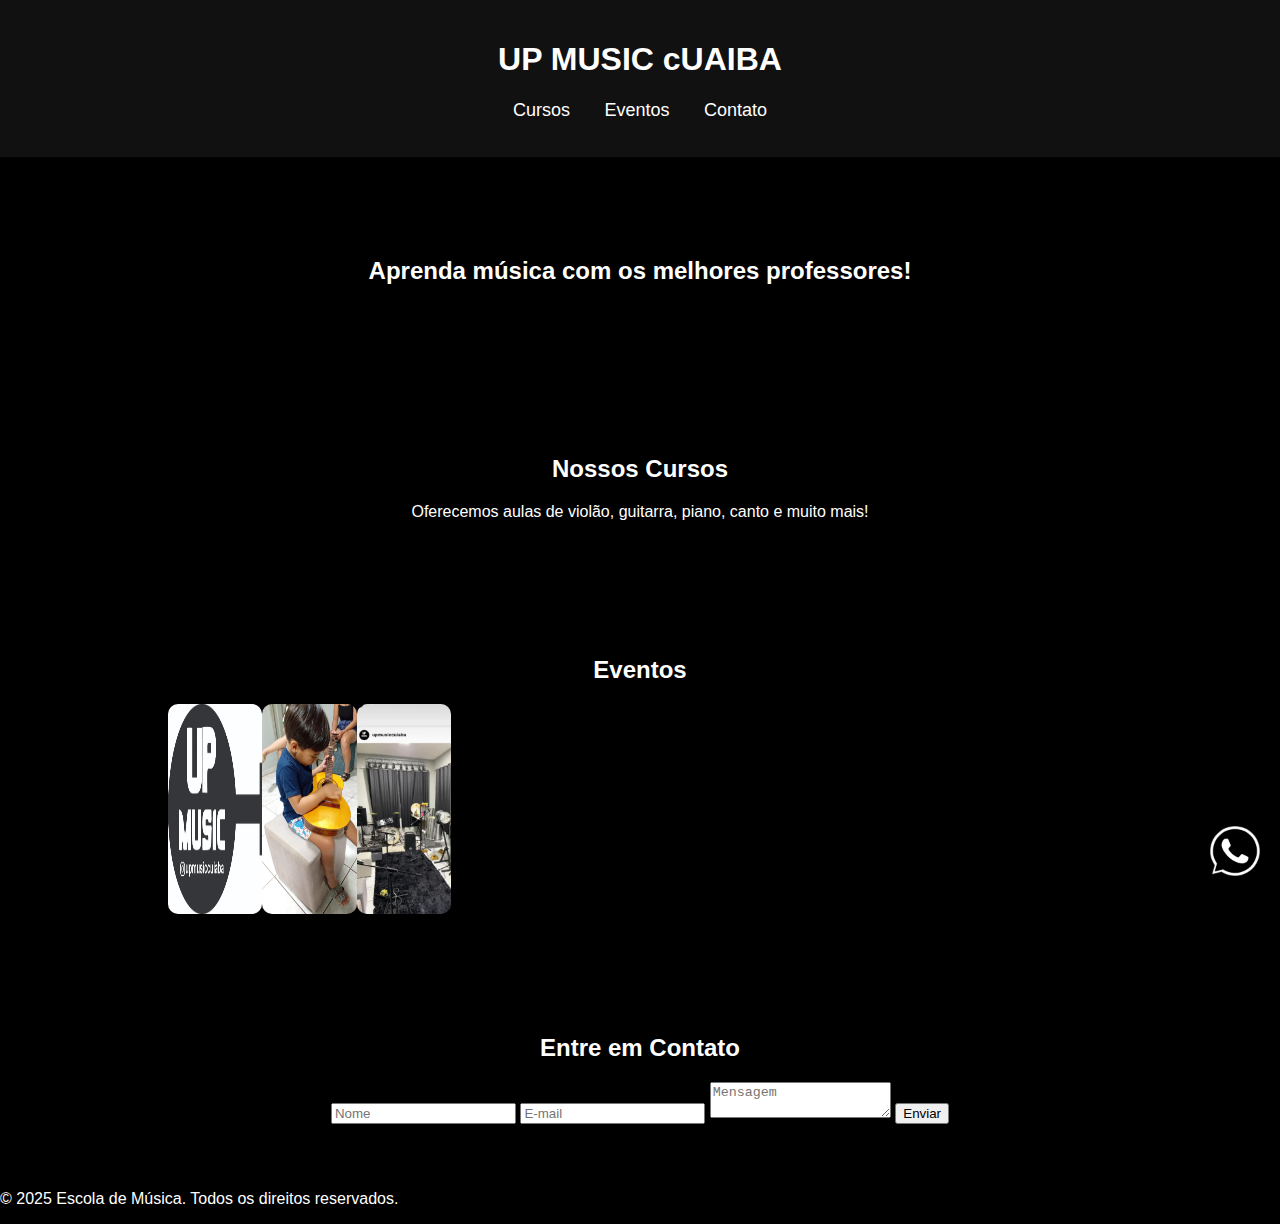
==== UpMusicCBA/index.html @ f96c05ef "comeco" ====
<!DOCTYPE html>
<html lang="pt-BR">
<head>
    <meta charset="UTF-8">
    <meta name="viewport" content="width=device-width, initial-scale=1.0">
    <title>Escola de Música</title>
    <link rel="stylesheet" href="css/styles.css">
    <script defer src="js/script.js"></script>
</head>
<body>
    <header>
        <h1>UP MUSIC cUAIBA</h1>
        <nav>
            <ul>
                <li><a href="#cursos">Cursos</a></li>
                <li><a href="#eventos">Eventos</a></li>
                <li><a href="#contato">Contato</a></li>
            </ul>
        </nav>
    </header>
    
    <section id="banner">
        <h2>Aprenda música com os melhores professores!</h2>
    </section>
    
    <section id="cursos">
        <h2>Nossos Cursos</h2>
        <p>Oferecemos aulas de violão, guitarra, piano, canto e muito mais!</p>
    </section>
    
    <section id="eventos">
        <h2>Eventos</h2>
        <div class="carrossel-container">
            <div class="carrossel">
                <img src="imagens/logo.jpg" alt="Evento 1">
                <img src="imagens/meninot.jpg" alt="Evento 2">
                <img src="imagens/Imagem do WhatsApp de 2025-04-02 à(s) 14.58.37_5d662f38.jpg" alt="Evento 3">
            </div>
        </div>
    </section>
    
    <section id="contato">
        <h2>Entre em Contato</h2>
        <form>
            <input type="text" placeholder="Nome" required>
            <input type="email" placeholder="E-mail" required>
            <textarea placeholder="Mensagem" required></textarea>
            <button type="submit">Enviar</button>
        </form>
    </section>
    
    <a href="https://wa.me/seu-numero" class="whatsapp-button" target="_blank">
        <img src="imagens/whatsapp-d.png" alt="WhatsApp">
    </a>
    
    <footer>
        <p>&copy; 2025 Escola de Música. Todos os direitos reservados.</p>
    </footer>
    
    </body>
</html>
---- UpMusicCBA/css/styles.css ----
body {
    background-color: #000;
    color: #fff;
    font-family: Arial, sans-serif;
    margin: 0;
    padding: 0;
}

header {
    background-color: #111;
    padding: 20px;
    text-align: center;
}

nav ul {
    list-style: none;
    padding: 0;
}

nav ul li {
    display: inline;
    margin: 0 15px;
}

nav ul li a {
    color: #fff;
    text-decoration: none;
    font-size: 18px;
}

section {
    padding: 50px;
    text-align: center;
}

#banner {
    background: url('banner.jpg') no-repeat center center/cover;
    padding: 80px 20px;
}

.carrossel-container {
    width: 80%;
    margin: auto;
    overflow: hidden;
    position: relative;
}

.carrossel {
    display: flex;
    transition: transform 0.5s ease-in-out;
}

.carrossel img {
    width: 10%;
    border-radius: 10px;
}

.whatsapp-button {
    position: fixed;
    bottom: 20px;
    right: 20px;
}

.whatsapp-button img {
    width: 50px;
    height: 50px;
}
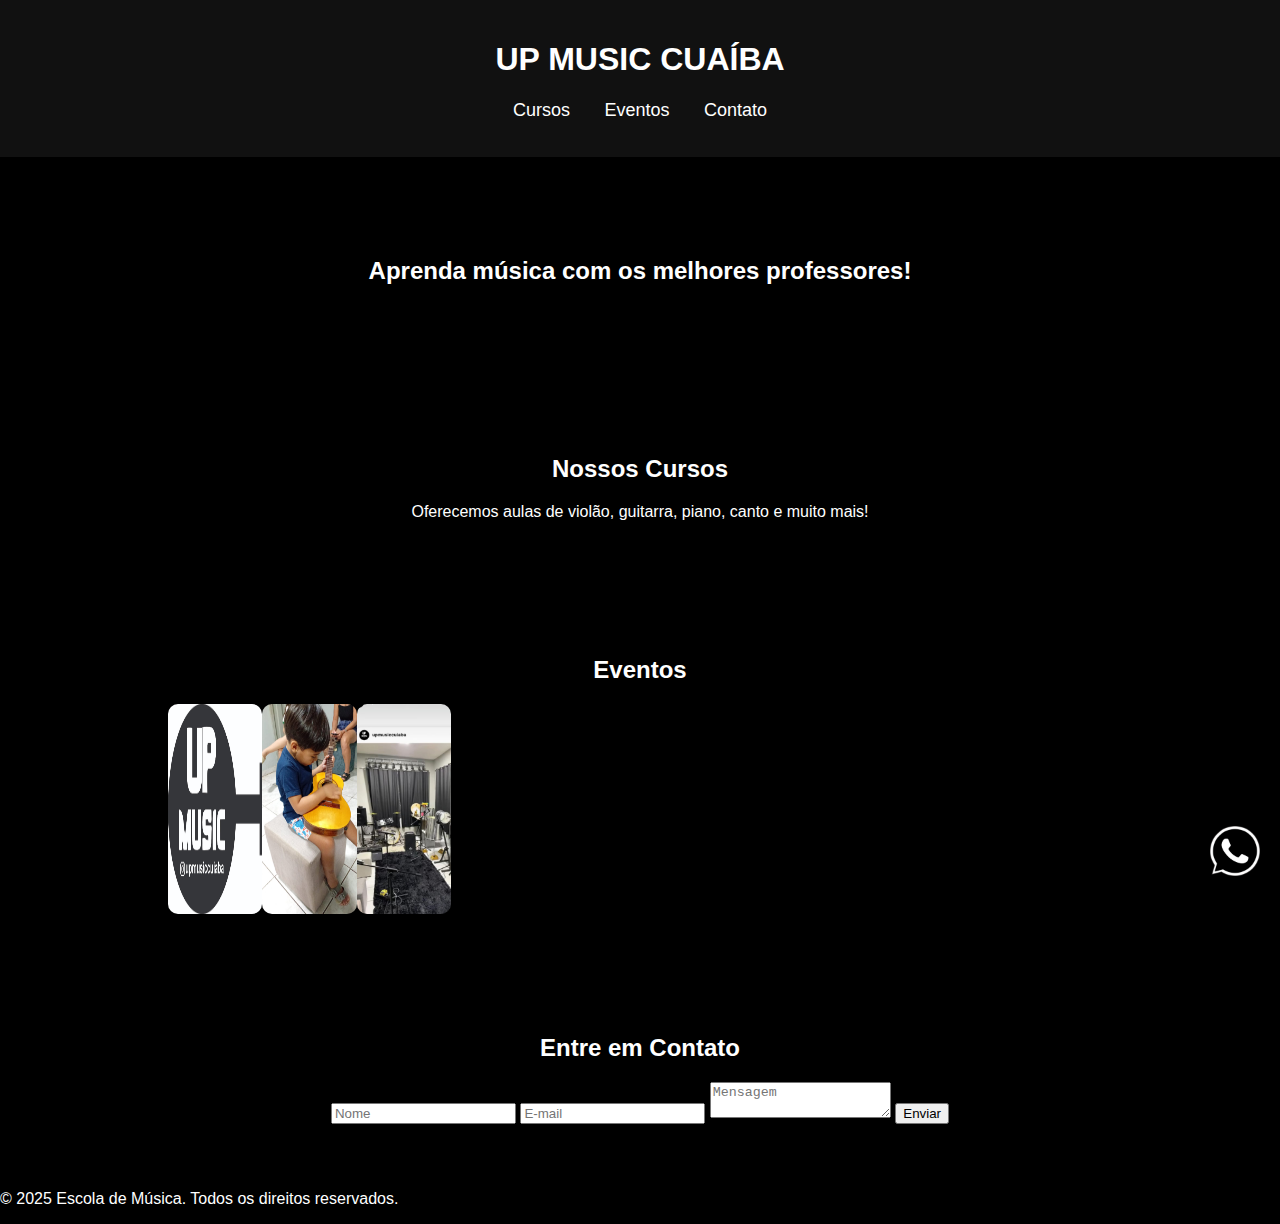
==== commit e738083d: "i" ====
--- a/UpMusicCBA/index.html
+++ b/UpMusicCBA/index.html
@@ -9,7 +9,7 @@
 </head>
 <body>
     <header>
-        <h1>UP MUSIC cUAIBA</h1>
+        <h1>UP MUSIC CUAÍBA</h1>
         <nav>
             <ul>
                 <li><a href="#cursos">Cursos</a></li>
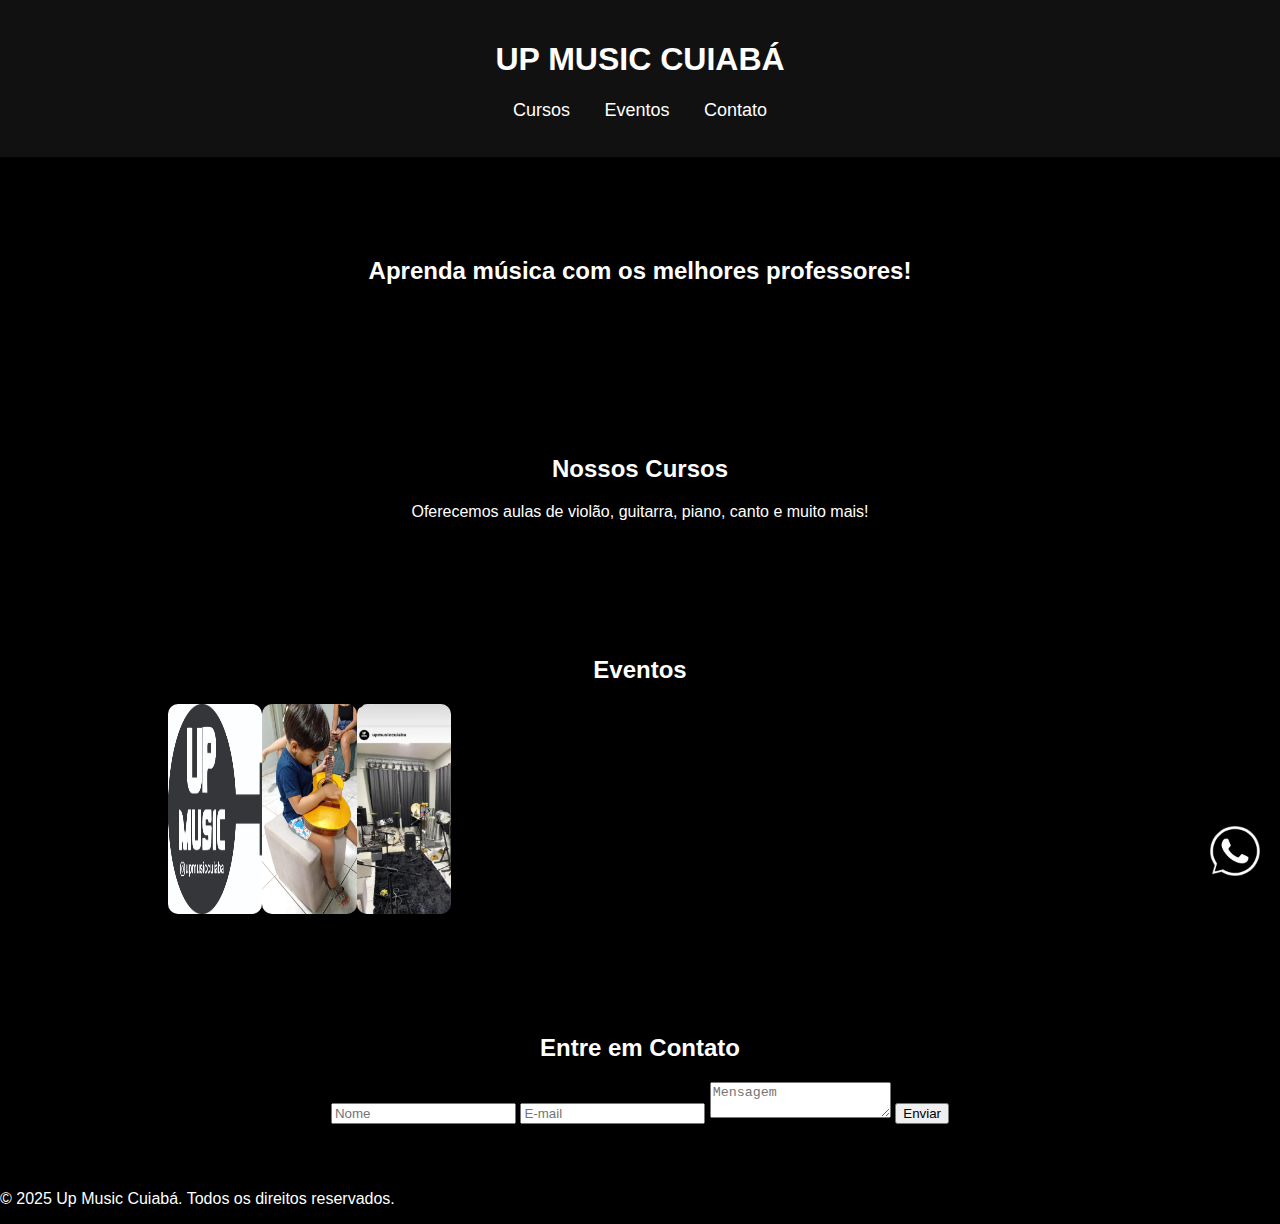
==== commit 93966364: "LINKWHATS" ====
--- a/UpMusicCBA/index.html
+++ b/UpMusicCBA/index.html
@@ -9,7 +9,7 @@
 </head>
 <body>
     <header>
-        <h1>UP MUSIC CUAÍBA</h1>
+        <h1>UP MUSIC CUIABÁ</h1>
         <nav>
             <ul>
                 <li><a href="#cursos">Cursos</a></li>
@@ -49,12 +49,12 @@
         </form>
     </section>
     
-    <a href="https://wa.me/seu-numero" class="whatsapp-button" target="_blank">
+    <a href="https://wa.me/65993001211" class="whatsapp-button" target="_blank">
         <img src="imagens/whatsapp-d.png" alt="WhatsApp">
     </a>
     
     <footer>
-        <p>&copy; 2025 Escola de Música. Todos os direitos reservados.</p>
+        <p>&copy; 2025 Up Music Cuiabá. Todos os direitos reservados.</p>
     </footer>
     
     </body>
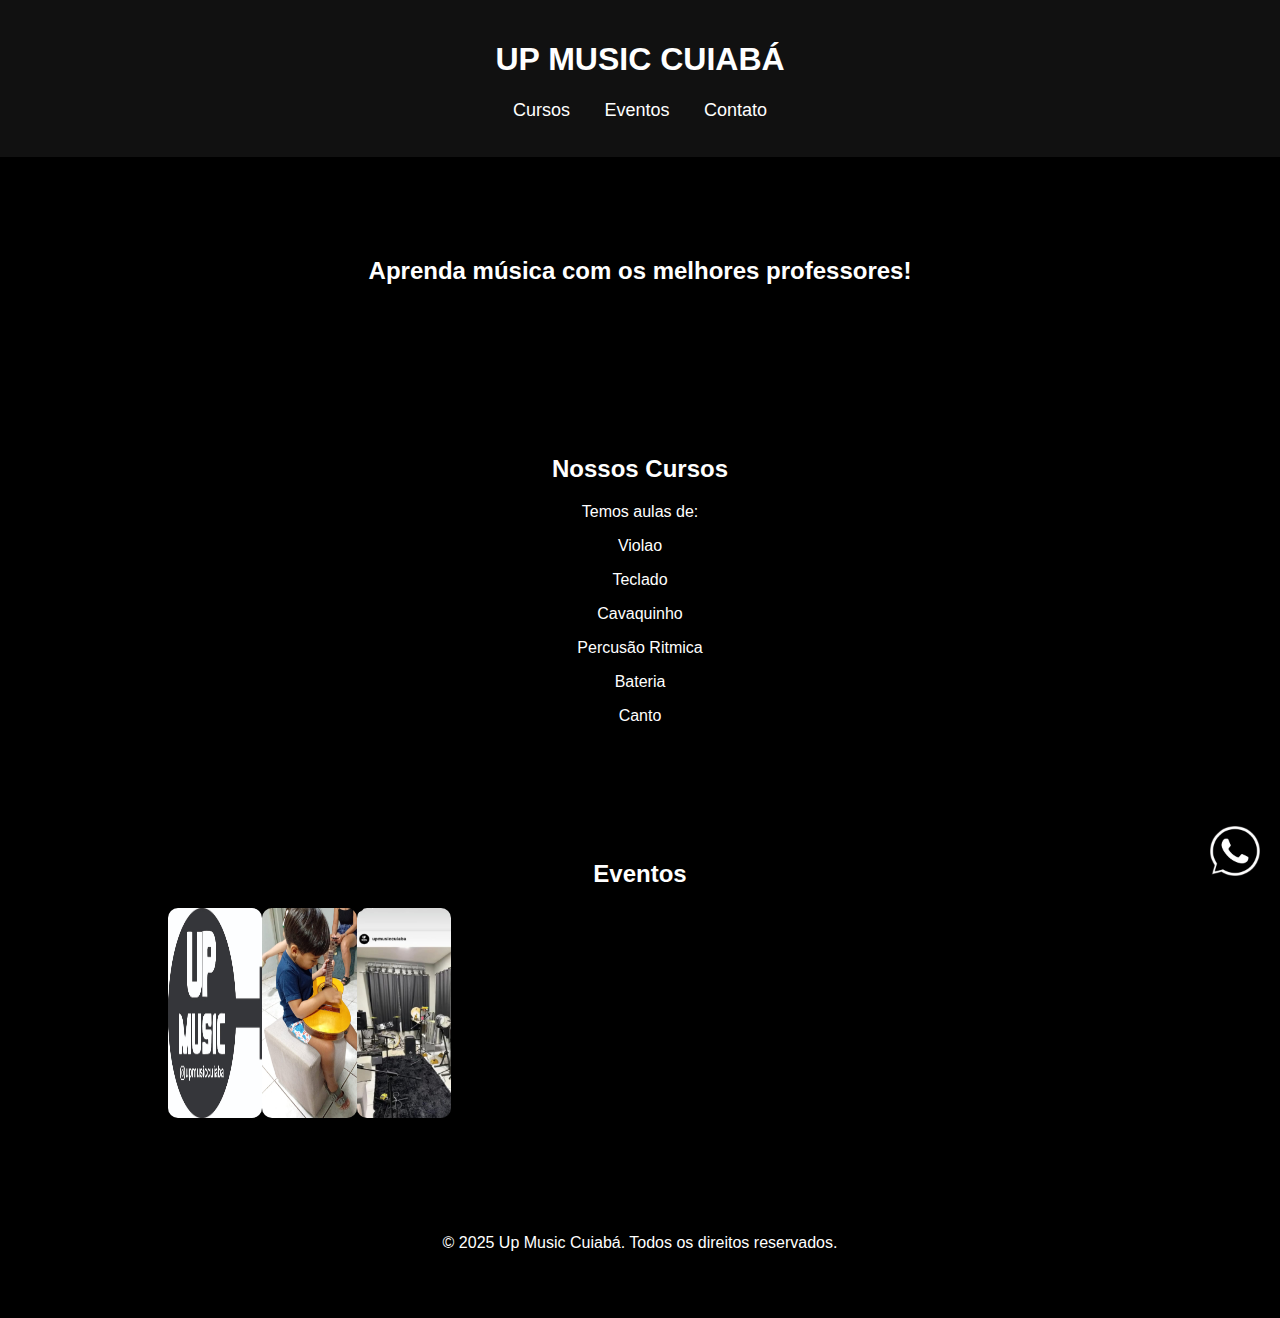
==== commit 6b016141: "teste" ====
--- a/UpMusicCBA/index.html
+++ b/UpMusicCBA/index.html
@@ -25,21 +25,27 @@
     
     <section id="cursos">
         <h2>Nossos Cursos</h2>
-        <p>Oferecemos aulas de violão, guitarra, piano, canto e muito mais!</p>
+        <p>Temos aulas de:</p>
+        <p>Violao</p>
+        <p>Teclado</p>
+        <p>Cavaquinho</p>
+        <p>Percusão Ritmica</p>
+        <p>Bateria</p>
+        <p>Canto</p>
     </section>
     
-    <section id="eventos">
+      <section id="eventos">
         <h2>Eventos</h2>
         <div class="carrossel-container">
             <div class="carrossel">
                 <img src="imagens/logo.jpg" alt="Evento 1">
                 <img src="imagens/meninot.jpg" alt="Evento 2">
                 <img src="imagens/Imagem do WhatsApp de 2025-04-02 à(s) 14.58.37_5d662f38.jpg" alt="Evento 3">
-            </div>
+            </div> 
         </div>
-    </section>
+    </section> 
     
-    <section id="contato">
+    <!--<section id="contato">
         <h2>Entre em Contato</h2>
         <form>
             <input type="text" placeholder="Nome" required>
@@ -47,7 +53,7 @@
             <textarea placeholder="Mensagem" required></textarea>
             <button type="submit">Enviar</button>
         </form>
-    </section>
+    </section>-->
     
     <a href="https://wa.me/65993001211" class="whatsapp-button" target="_blank">
         <img src="imagens/whatsapp-d.png" alt="WhatsApp">
--- a/UpMusicCBA/css/styles.css
+++ b/UpMusicCBA/css/styles.css
@@ -65,3 +65,8 @@
     width: 50px;
     height: 50px;
 }
+
+footer {
+    padding: 50px;
+    text-align: center;
+}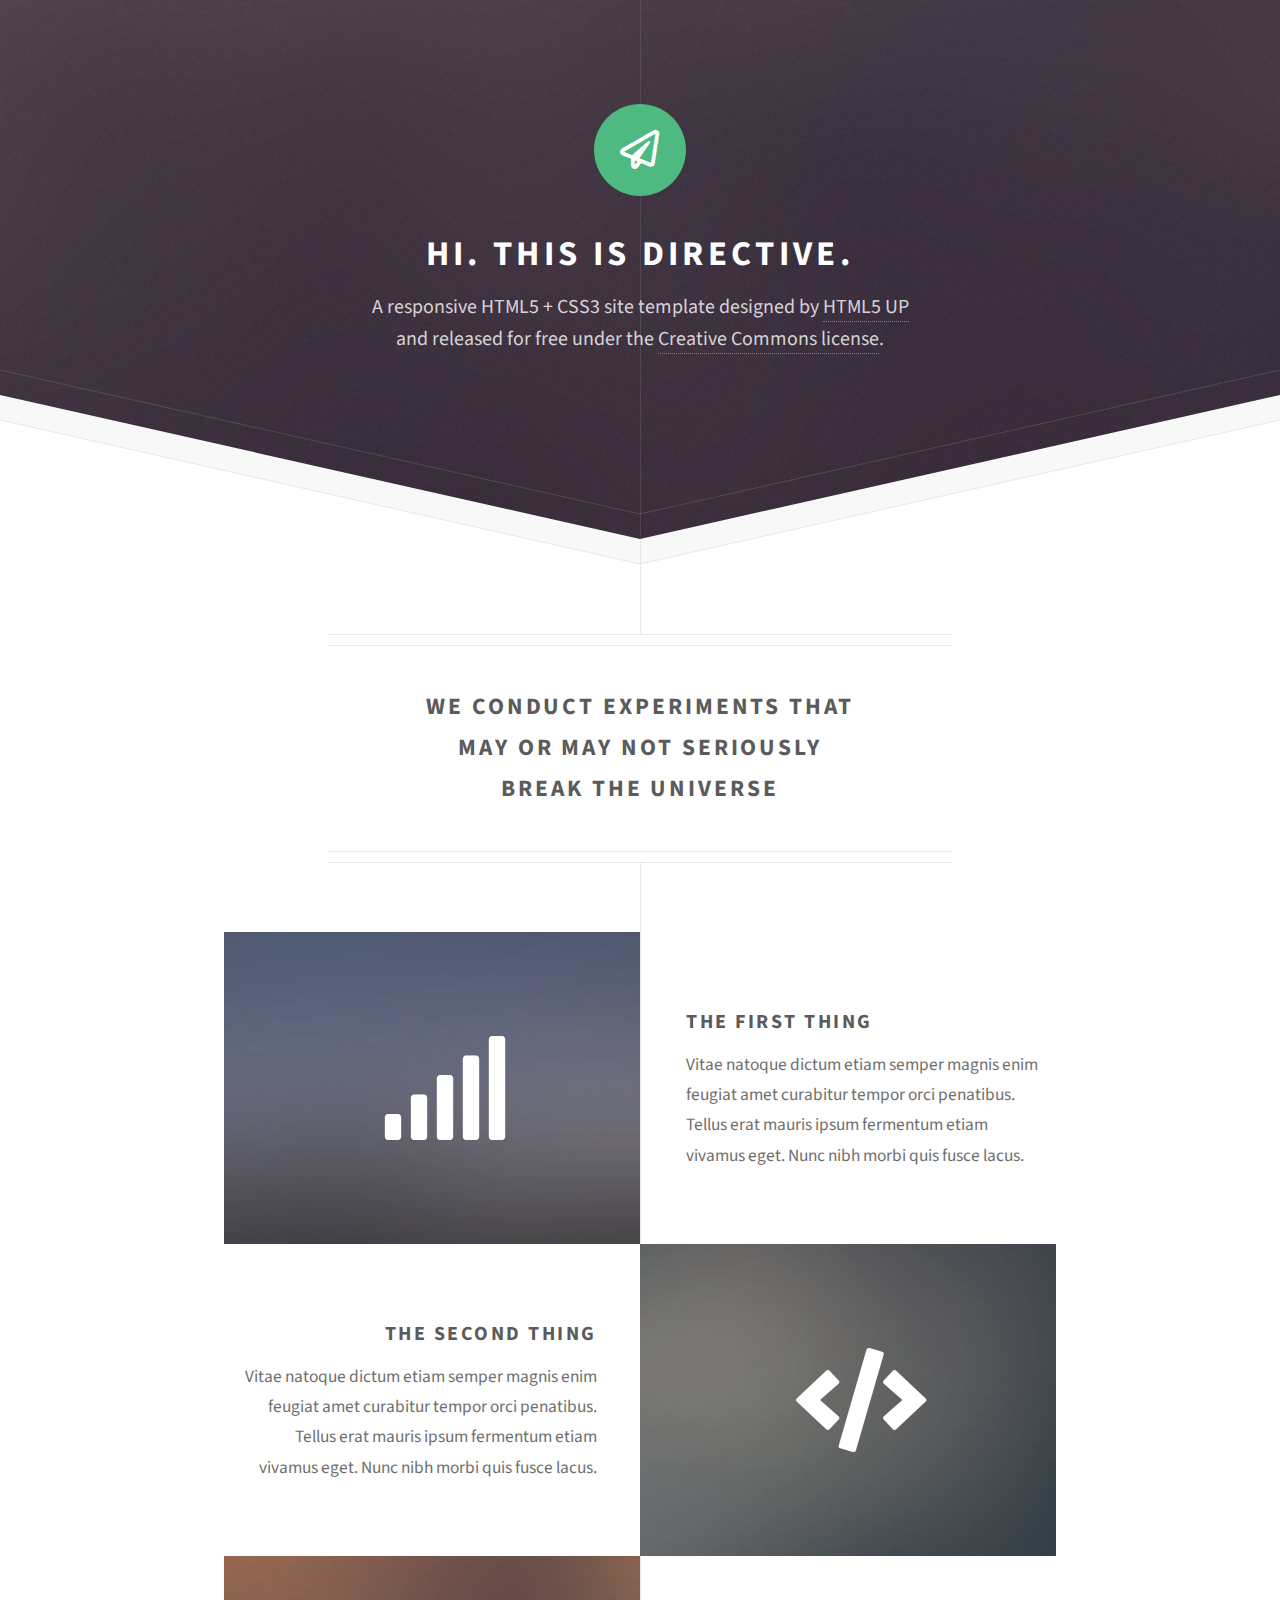
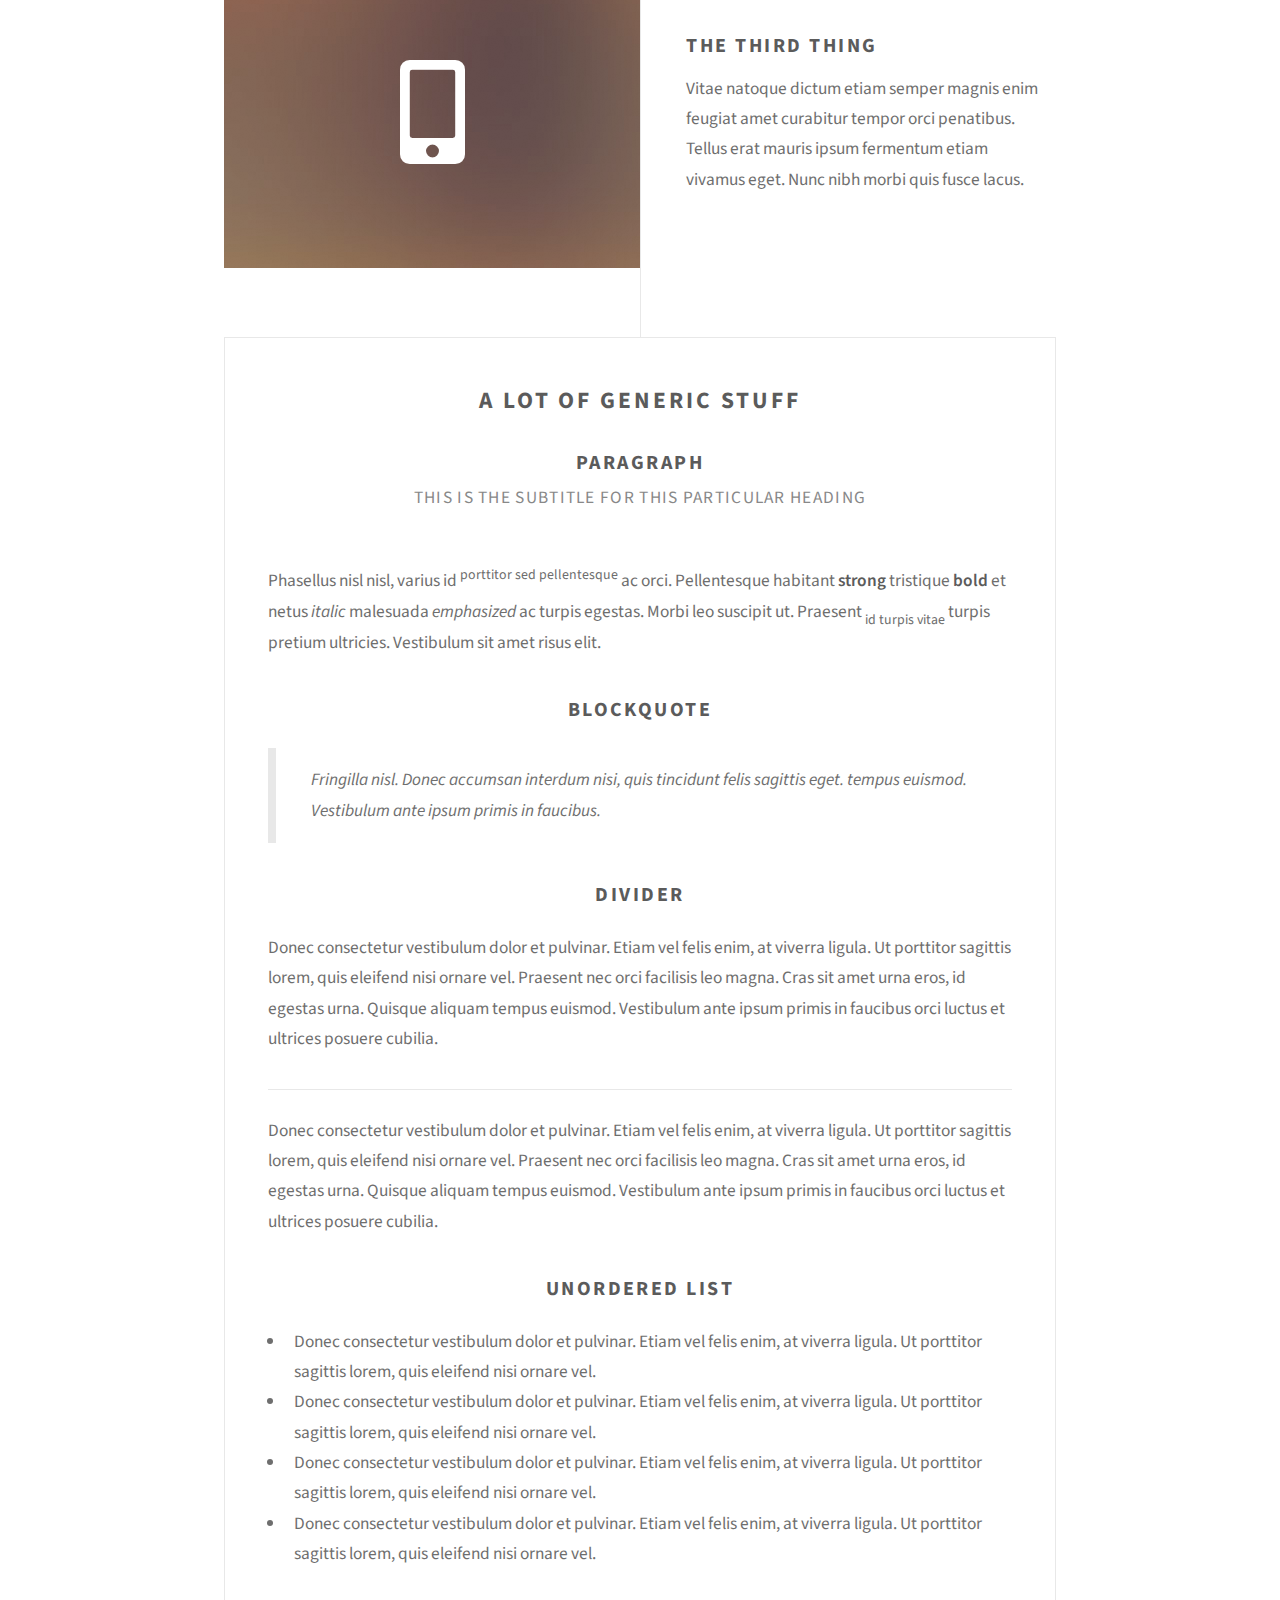
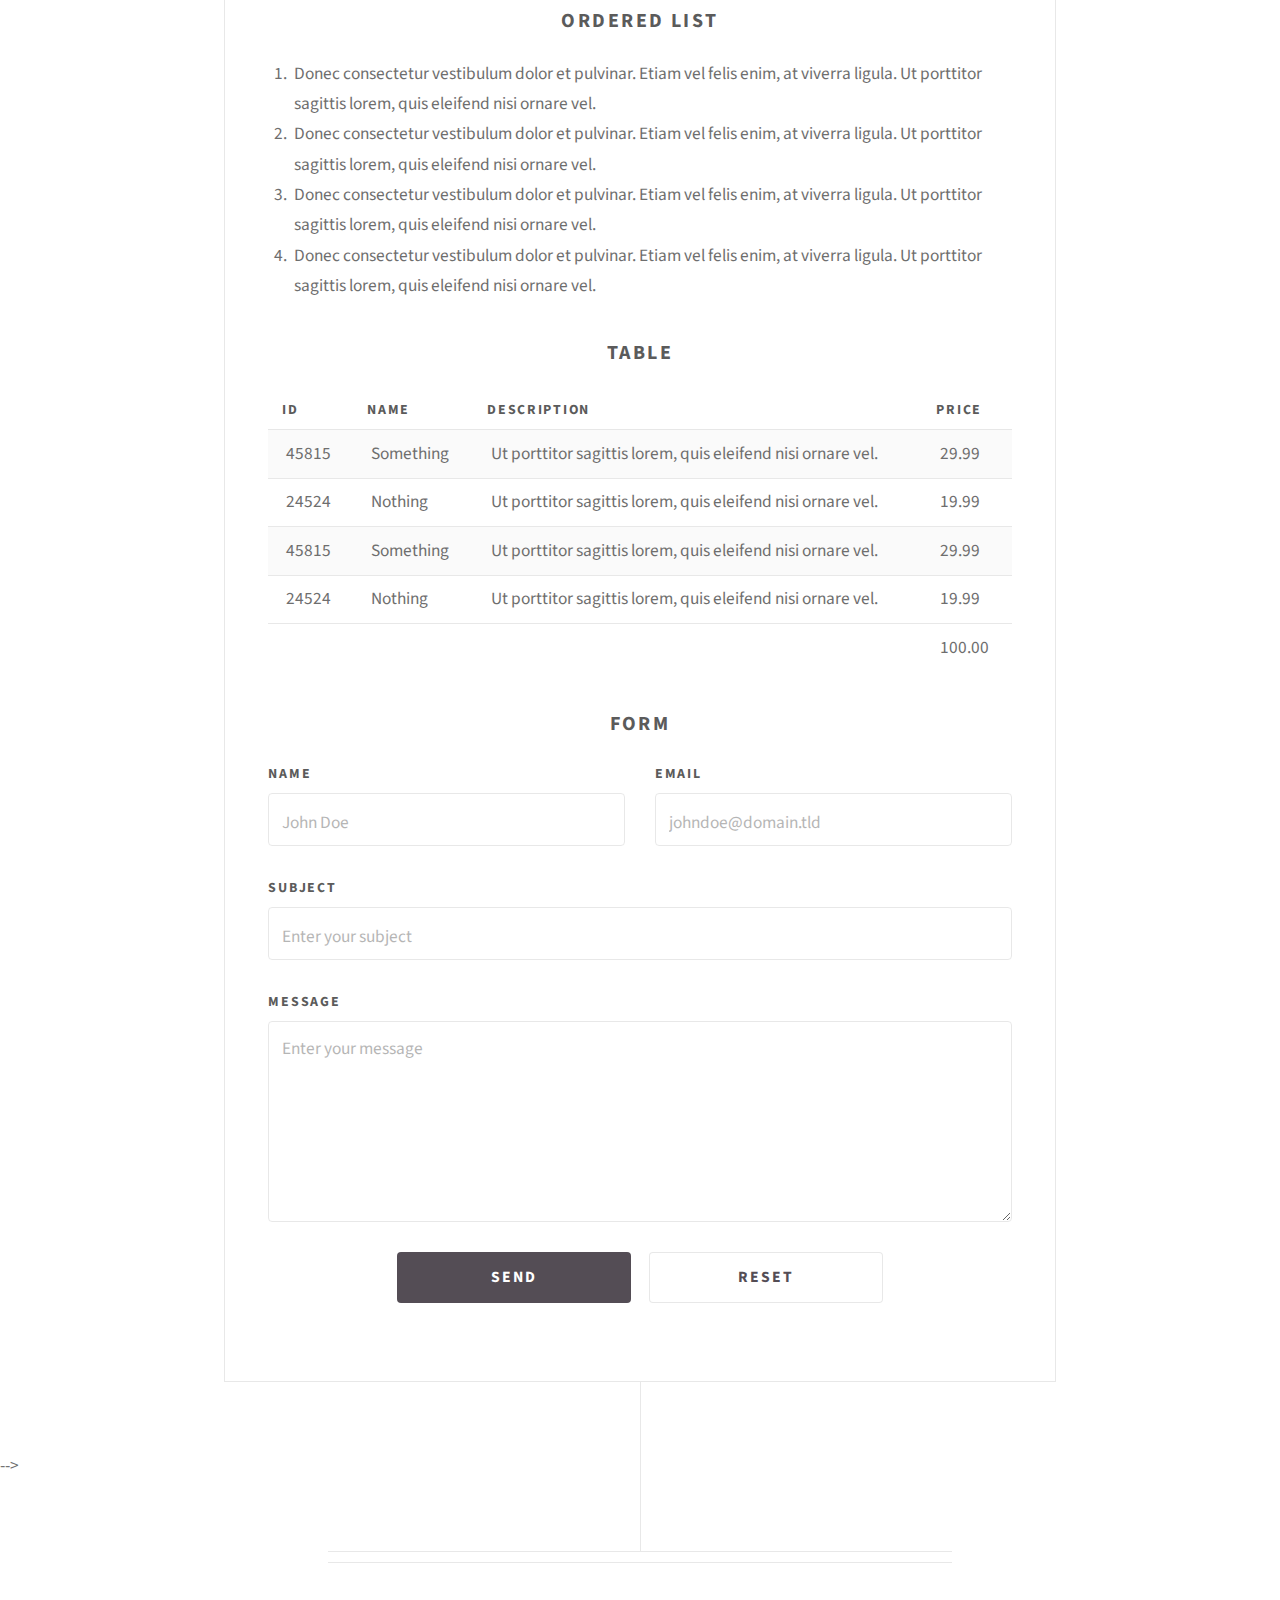
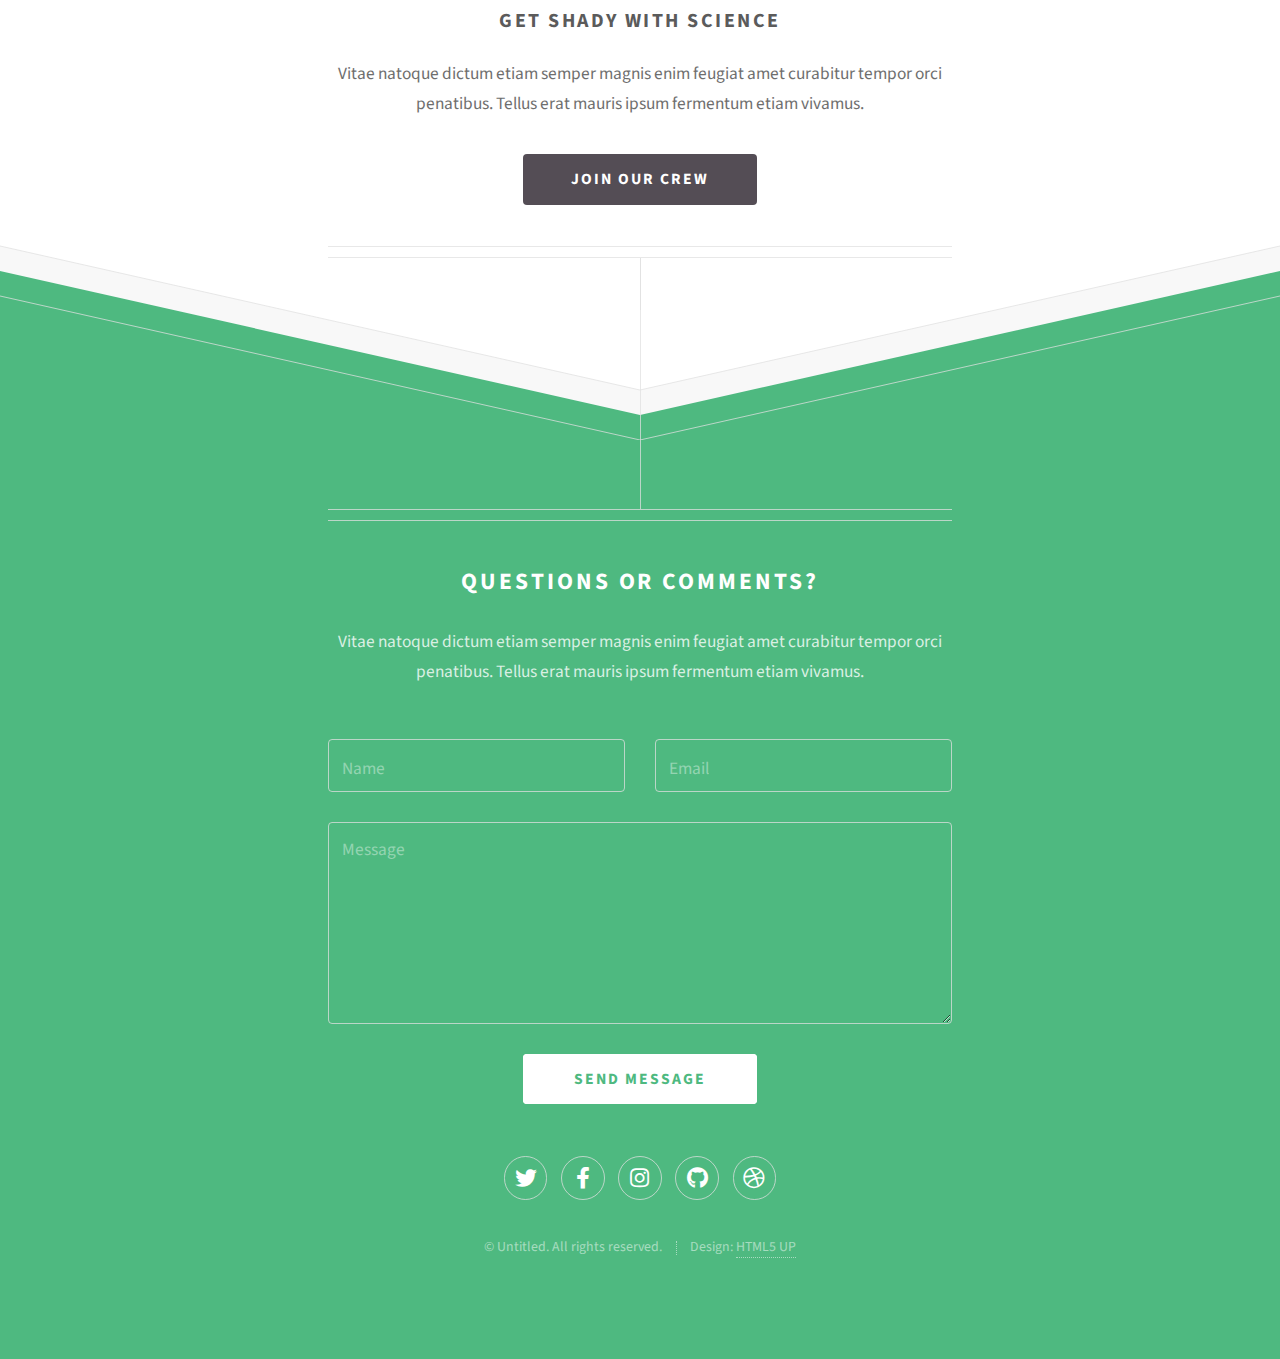
==== commit a7138914: "tete" ====
--- a/UpMusicCBA/index.html
+++ b/UpMusicCBA/index.html
@@ -1,67 +1,270 @@
-<!DOCTYPE html>
-<html lang="pt-BR">
-<head>
-    <meta charset="UTF-8">
-    <meta name="viewport" content="width=device-width, initial-scale=1.0">
-    <title>Escola de Música</title>
-    <link rel="stylesheet" href="css/styles.css">
-    <script defer src="js/script.js"></script>
-</head>
-<body>
-    <header>
-        <h1>UP MUSIC CUIABÁ</h1>
-        <nav>
-            <ul>
-                <li><a href="#cursos">Cursos</a></li>
-                <li><a href="#eventos">Eventos</a></li>
-                <li><a href="#contato">Contato</a></li>
-            </ul>
-        </nav>
-    </header>
-    
-    <section id="banner">
-        <h2>Aprenda música com os melhores professores!</h2>
-    </section>
-    
-    <section id="cursos">
-        <h2>Nossos Cursos</h2>
-        <p>Temos aulas de:</p>
-        <p>Violao</p>
-        <p>Teclado</p>
-        <p>Cavaquinho</p>
-        <p>Percusão Ritmica</p>
-        <p>Bateria</p>
-        <p>Canto</p>
-    </section>
-    
-      <section id="eventos">
-        <h2>Eventos</h2>
-        <div class="carrossel-container">
-            <div class="carrossel">
-                <img src="imagens/logo.jpg" alt="Evento 1">
-                <img src="imagens/meninot.jpg" alt="Evento 2">
-                <img src="imagens/Imagem do WhatsApp de 2025-04-02 à(s) 14.58.37_5d662f38.jpg" alt="Evento 3">
-            </div> 
-        </div>
-    </section> 
-    
-    <!--<section id="contato">
-        <h2>Entre em Contato</h2>
-        <form>
-            <input type="text" placeholder="Nome" required>
-            <input type="email" placeholder="E-mail" required>
-            <textarea placeholder="Mensagem" required></textarea>
-            <button type="submit">Enviar</button>
-        </form>
-    </section>-->
-    
-    <a href="https://wa.me/65993001211" class="whatsapp-button" target="_blank">
-        <img src="imagens/whatsapp-d.png" alt="WhatsApp">
-    </a>
-    
-    <footer>
-        <p>&copy; 2025 Up Music Cuiabá. Todos os direitos reservados.</p>
-    </footer>
-    
-    </body>
-</html>
+<!DOCTYPE HTML>
+<!--
+	Directive by HTML5 UP
+	html5up.net | @ajlkn
+	Free for personal and commercial use under the CCA 3.0 license (html5up.net/license)
+-->
+<html>
+	<head>
+		<title>Directive by HTML5 UP</title>
+		<meta charset="utf-8" />
+		<meta name="viewport" content="width=device-width, initial-scale=1, user-scalable=no" />
+		<link rel="stylesheet" href="assets/css/main.css" />
+	</head>
+	<body class="is-preload">
+
+		<!-- Header -->
+			<div id="header">
+				<span class="logo icon fa-paper-plane"></span>
+				<h1>Hi. This is Directive.</h1>
+				<p>A responsive HTML5 + CSS3 site template designed by <a href="http://html5up.net">HTML5 UP</a>
+				<br />
+				and released for free under the <a href="http://html5up.net/license">Creative Commons license</a>.</p>
+			</div>
+
+		<!-- Main -->
+			<div id="main">
+
+				<header class="major container medium">
+					<h2>We conduct experiments that
+					<br />
+					may or may not seriously
+					<br />
+					break the universe</h2>
+					<!--
+					<p>Tellus erat mauris ipsum fermentum<br />
+					etiam vivamus nunc nibh morbi.</p>
+					-->
+				</header>
+
+				<div class="box alt container">
+					<section class="feature left">
+						<a href="#" class="image icon solid fa-signal"><img src="images/pic01.jpg" alt="" /></a>
+						<div class="content">
+							<h3>The First Thing</h3>
+							<p>Vitae natoque dictum etiam semper magnis enim feugiat amet curabitur tempor orci penatibus. Tellus erat mauris ipsum fermentum etiam vivamus eget. Nunc nibh morbi quis fusce lacus.</p>
+						</div>
+					</section>
+					<section class="feature right">
+						<a href="#" class="image icon solid fa-code"><img src="images/pic02.jpg" alt="" /></a>
+						<div class="content">
+							<h3>The Second Thing</h3>
+							<p>Vitae natoque dictum etiam semper magnis enim feugiat amet curabitur tempor orci penatibus. Tellus erat mauris ipsum fermentum etiam vivamus eget. Nunc nibh morbi quis fusce lacus.</p>
+						</div>
+					</section>
+					<section class="feature left">
+						<a href="#" class="image icon solid fa-mobile-alt"><img src="images/pic03.jpg" alt="" /></a>
+						<div class="content">
+							<h3>The Third Thing</h3>
+							<p>Vitae natoque dictum etiam semper magnis enim feugiat amet curabitur tempor orci penatibus. Tellus erat mauris ipsum fermentum etiam vivamus eget. Nunc nibh morbi quis fusce lacus.</p>
+						</div>
+					</section>
+				</div>
+
+				
+				<div class="box container">
+					<header>
+						<h2>A lot of generic stuff</h2>
+					</header>
+					<section>
+						<header>
+							<h3>Paragraph</h3>
+							<p>This is the subtitle for this particular heading</p>
+						</header>
+						<p>Phasellus nisl nisl, varius id <sup>porttitor sed pellentesque</sup> ac orci. Pellentesque
+						habitant <strong>strong</strong> tristique <b>bold</b> et netus <i>italic</i> malesuada <em>emphasized</em> ac turpis egestas. Morbi
+						leo suscipit ut. Praesent <sub>id turpis vitae</sub> turpis pretium ultricies. Vestibulum sit
+						amet risus elit.</p>
+					</section>
+					<section>
+						<header>
+							<h3>Blockquote</h3>
+						</header>
+						<blockquote>Fringilla nisl. Donec accumsan interdum nisi, quis tincidunt felis sagittis eget.
+						tempus euismod. Vestibulum ante ipsum primis in faucibus.</blockquote>
+					</section>
+					<section>
+						<header>
+							<h3>Divider</h3>
+						</header>
+						<p>Donec consectetur vestibulum dolor et pulvinar. Etiam vel felis enim, at viverra
+						ligula. Ut porttitor sagittis lorem, quis eleifend nisi ornare vel. Praesent nec orci
+						facilisis leo magna. Cras sit amet urna eros, id egestas urna. Quisque aliquam
+						tempus euismod. Vestibulum ante ipsum primis in faucibus orci luctus et ultrices
+						posuere cubilia.</p>
+						<hr />
+						<p>Donec consectetur vestibulum dolor et pulvinar. Etiam vel felis enim, at viverra
+						ligula. Ut porttitor sagittis lorem, quis eleifend nisi ornare vel. Praesent nec orci
+						facilisis leo magna. Cras sit amet urna eros, id egestas urna. Quisque aliquam
+						tempus euismod. Vestibulum ante ipsum primis in faucibus orci luctus et ultrices
+						posuere cubilia.</p>
+					</section>
+					<section>
+						<header>
+							<h3>Unordered List</h3>
+						</header>
+						<ul class="default">
+							<li>Donec consectetur vestibulum dolor et pulvinar. Etiam vel felis enim, at viverra ligula. Ut porttitor sagittis lorem, quis eleifend nisi ornare vel.</li>
+							<li>Donec consectetur vestibulum dolor et pulvinar. Etiam vel felis enim, at viverra ligula. Ut porttitor sagittis lorem, quis eleifend nisi ornare vel.</li>
+							<li>Donec consectetur vestibulum dolor et pulvinar. Etiam vel felis enim, at viverra ligula. Ut porttitor sagittis lorem, quis eleifend nisi ornare vel.</li>
+							<li>Donec consectetur vestibulum dolor et pulvinar. Etiam vel felis enim, at viverra ligula. Ut porttitor sagittis lorem, quis eleifend nisi ornare vel.</li>
+						</ul>
+					</section>
+					<section>
+						<header>
+							<h3>Ordered List</h3>
+						</header>
+						<ol class="default">
+							<li>Donec consectetur vestibulum dolor et pulvinar. Etiam vel felis enim, at viverra ligula. Ut porttitor sagittis lorem, quis eleifend nisi ornare vel.</li>
+							<li>Donec consectetur vestibulum dolor et pulvinar. Etiam vel felis enim, at viverra ligula. Ut porttitor sagittis lorem, quis eleifend nisi ornare vel.</li>
+							<li>Donec consectetur vestibulum dolor et pulvinar. Etiam vel felis enim, at viverra ligula. Ut porttitor sagittis lorem, quis eleifend nisi ornare vel.</li>
+							<li>Donec consectetur vestibulum dolor et pulvinar. Etiam vel felis enim, at viverra ligula. Ut porttitor sagittis lorem, quis eleifend nisi ornare vel.</li>
+						</ol>
+					</section>
+					<section>
+						<header>
+							<h3>Table</h3>
+						</header>
+						<div class="table-wrapper">
+							<table class="default">
+								<thead>
+									<tr>
+										<th>ID</th>
+										<th>Name</th>
+										<th>Description</th>
+										<th>Price</th>
+									</tr>
+								</thead>
+								<tbody>
+									<tr>
+										<td>45815</td>
+										<td>Something</td>
+										<td>Ut porttitor sagittis lorem, quis eleifend nisi ornare vel.</td>
+										<td>29.99</td>
+									</tr>
+									<tr>
+										<td>24524</td>
+										<td>Nothing</td>
+										<td>Ut porttitor sagittis lorem, quis eleifend nisi ornare vel.</td>
+										<td>19.99</td>
+									</tr>
+									<tr>
+										<td>45815</td>
+										<td>Something</td>
+										<td>Ut porttitor sagittis lorem, quis eleifend nisi ornare vel.</td>
+										<td>29.99</td>
+									</tr>
+									<tr>
+										<td>24524</td>
+										<td>Nothing</td>
+										<td>Ut porttitor sagittis lorem, quis eleifend nisi ornare vel.</td>
+										<td>19.99</td>
+									</tr>
+								</tbody>
+								<tfoot>
+									<tr>
+										<td colspan="3"></td>
+										<td>100.00</td>
+									</tr>
+								</tfoot>
+							</table>
+						</div>
+					</section>
+					<section>
+						<header>
+							<h3>Form</h3>
+						</header>
+						<form method="post" action="#">
+							<div class="row">
+								<div class="col-6 col-12-mobilep">
+									<label for="name">Name</label>
+									<input class="text" type="text" name="name" id="name" value="" placeholder="John Doe" />
+								</div>
+								<div class="col-6 col-12-mobilep">
+									<label for="email">Email</label>
+									<input class="text" type="text" name="email" id="email" value="" placeholder="johndoe@domain.tld" />
+								</div>
+								<div class="col-12">
+									<label for="subject">Subject</label>
+									<input class="text" type="text" name="subject" id="subject" value="" placeholder="Enter your subject" />
+								</div>
+								<div class="col-12">
+									<label for="subject">Message</label>
+									<textarea name="message" id="message" placeholder="Enter your message" rows="6"></textarea>
+								</div>
+								<div class="col-12">
+									<ul class="actions special">
+										<li><input type="submit" value="Send" /></li>
+										<li><input type="reset" value="Reset" class="alt" /></li>
+									</ul>
+								</div>
+							</div>
+						</form>
+					</section>
+				</div>
+				-->
+
+				<footer class="major container medium">
+					<h3>Get shady with science</h3>
+					<p>Vitae natoque dictum etiam semper magnis enim feugiat amet curabitur tempor orci penatibus. Tellus erat mauris ipsum fermentum etiam vivamus.</p>
+					<ul class="actions special">
+						<li><a href="#" class="button">Join our crew</a></li>
+					</ul>
+				</footer>
+
+			</div>
+
+		<!-- Footer -->
+			<div id="footer">
+				<div class="container medium">
+
+					<header class="major last">
+						<h2>Questions or comments?</h2>
+					</header>
+
+					<p>Vitae natoque dictum etiam semper magnis enim feugiat amet curabitur tempor
+					orci penatibus. Tellus erat mauris ipsum fermentum etiam vivamus.</p>
+
+					<form method="post" action="#">
+						<div class="row">
+							<div class="col-6 col-12-mobilep">
+								<input type="text" name="name" placeholder="Name" />
+							</div>
+							<div class="col-6 col-12-mobilep">
+								<input type="email" name="email" placeholder="Email" />
+							</div>
+							<div class="col-12">
+								<textarea name="message" placeholder="Message" rows="6"></textarea>
+							</div>
+							<div class="col-12">
+								<ul class="actions special">
+									<li><input type="submit" value="Send Message" /></li>
+								</ul>
+							</div>
+						</div>
+					</form>
+
+					<ul class="icons">
+						<li><a href="#" class="icon brands fa-twitter"><span class="label">Twitter</span></a></li>
+						<li><a href="#" class="icon brands fa-facebook-f"><span class="label">Facebook</span></a></li>
+						<li><a href="#" class="icon brands fa-instagram"><span class="label">Instagram</span></a></li>
+						<li><a href="#" class="icon brands fa-github"><span class="label">Github</span></a></li>
+						<li><a href="#" class="icon brands fa-dribbble"><span class="label">Dribbble</span></a></li>
+					</ul>
+
+					<ul class="copyright">
+						<li>&copy; Untitled. All rights reserved.</li><li>Design: <a href="http://html5up.net">HTML5 UP</a></li>
+					</ul>
+
+				</div>
+			</div>
+
+		<!-- Scripts -->
+			<script src="assets/js/jquery.min.js"></script>
+			<script src="assets/js/browser.min.js"></script>
+			<script src="assets/js/breakpoints.min.js"></script>
+			<script src="assets/js/util.js"></script>
+			<script src="assets/js/main.js"></script>
+
+	</body>
+</html>--- a/UpMusicCBA/assets/css/main.css
+++ b/UpMusicCBA/assets/css/main.css
@@ -0,0 +1,3302 @@
+@import url("fontawesome-all.min.css");
+@import url("https://fonts.googleapis.com/css?family=Source+Sans+Pro:300,300italic,400,400italic,600,600italic,700,700italic");
+
+/*
+	Directive by HTML5 UP
+	html5up.net | @ajlkn
+	Free for personal and commercial use under the CCA 3.0 license (html5up.net/license)
+*/
+
+html, body, div, span, applet, object,
+iframe, h1, h2, h3, h4, h5, h6, p, blockquote,
+pre, a, abbr, acronym, address, big, cite,
+code, del, dfn, em, img, ins, kbd, q, s, samp,
+small, strike, strong, sub, sup, tt, var, b,
+u, i, center, dl, dt, dd, ol, ul, li, fieldset,
+form, label, legend, table, caption, tbody,
+tfoot, thead, tr, th, td, article, aside,
+canvas, details, embed, figure, figcaption,
+footer, header, hgroup, menu, nav, output, ruby,
+section, summary, time, mark, audio, video {
+	margin: 0;
+	padding: 0;
+	border: 0;
+	font-size: 100%;
+	font: inherit;
+	vertical-align: baseline;}
+
+article, aside, details, figcaption, figure,
+footer, header, hgroup, menu, nav, section {
+	display: block;}
+
+body {
+	line-height: 1;
+}
+
+ol, ul {
+	list-style: none;
+}
+
+blockquote, q {
+	quotes: none;
+}
+
+	blockquote:before, blockquote:after, q:before, q:after {
+		content: '';
+		content: none;
+	}
+
+table {
+	border-collapse: collapse;
+	border-spacing: 0;
+}
+
+body {
+	-webkit-text-size-adjust: none;
+}
+
+mark {
+	background-color: transparent;
+	color: inherit;
+}
+
+input::-moz-focus-inner {
+	border: 0;
+	padding: 0;
+}
+
+input, select, textarea {
+	-moz-appearance: none;
+	-webkit-appearance: none;
+	-ms-appearance: none;
+	appearance: none;
+}
+
+/* Basic */
+
+	html {
+		box-sizing: border-box;
+	}
+
+	*, *:before, *:after {
+		box-sizing: inherit;
+	}
+
+	html, body {
+		height: 100%;
+	}
+
+	body {
+		background: #ffffff;
+	}
+
+		body.is-preload *, body.is-preload *:before, body.is-preload *:after {
+			-moz-animation: none !important;
+			-webkit-animation: none !important;
+			-ms-animation: none !important;
+			animation: none !important;
+			-moz-transition: none !important;
+			-webkit-transition: none !important;
+			-ms-transition: none !important;
+			transition: none !important;
+		}
+
+	body, input, select, textarea {
+		color: #6e6e6e;
+		font-family: 'Source Sans Pro', sans-serif;
+		font-size: 16pt;
+		font-weight: 400;
+		line-height: 1.75em;
+	}
+
+	a {
+		-moz-transition: color 0.2s ease-in-out, border-bottom-color 0.2s ease-in-out;
+		-webkit-transition: color 0.2s ease-in-out, border-bottom-color 0.2s ease-in-out;
+		-ms-transition: color 0.2s ease-in-out, border-bottom-color 0.2s ease-in-out;
+		transition: color 0.2s ease-in-out, border-bottom-color 0.2s ease-in-out;
+		border-bottom: dotted 1px;
+		color: #4eb980;
+		text-decoration: none;
+	}
+
+		a:hover {
+			border-bottom-color: transparent;
+		}
+
+	strong, b {
+		font-weight: 600;
+		color: #5b5b5b;
+	}
+
+	em, i {
+		font-style: italic;
+	}
+
+	p, ul, ol, dl, table, blockquote, form {
+		margin: 0 0 2em 0;
+	}
+
+	h1, h2, h3, h4, h5, h6 {
+		color: #5b5b5b;
+		font-weight: 700;
+		letter-spacing: 0.125em;
+		line-height: 1.75em;
+		margin-bottom: 1em;
+		text-transform: uppercase;
+		text-align: center;
+	}
+
+		h1 a, h2 a, h3 a, h4 a, h5 a, h6 a {
+			color: inherit;
+			text-decoration: none;
+		}
+
+	h2 {
+		font-size: 1.75em;
+	}
+
+	h3 {
+		font-size: 1.5em;
+	}
+
+	sub {
+		font-size: 0.8em;
+		position: relative;
+		top: 0.5em;
+	}
+
+	sup {
+		font-size: 0.8em;
+		position: relative;
+		top: -0.5em;
+	}
+
+	hr {
+		border: 0;
+		border-top: solid 1px rgba(224, 224, 224, 0.75);
+		margin-bottom: 1.5em;
+	}
+
+	blockquote {
+		border-left: solid 0.5em rgba(224, 224, 224, 0.75);
+		font-style: italic;
+		padding: 1em 0 1em 2em;
+	}
+
+/* Container */
+
+	.container {
+		margin: 0 auto;
+		max-width: 100%;
+		width: 51em;
+	}
+
+		.container.medium {
+			width: 38.25em;
+		}
+
+		@media screen and (max-width: 1280px) {
+
+			.container {
+				width: 48em;
+			}
+
+				.container.medium {
+					width: 36em;
+				}
+
+		}
+
+		@media screen and (max-width: 980px) {
+
+			.container {
+				width: 95%;
+			}
+
+				.container.medium {
+					width: 71.25%;
+				}
+
+		}
+
+		@media screen and (max-width: 840px) {
+
+			.container {
+				width: 95% !important;
+			}
+
+		}
+
+		@media screen and (max-width: 736px) {
+
+			.container {
+				width: 90% !important;
+			}
+
+		}
+
+		@media screen and (max-width: 480px) {
+
+			.container {
+				width: 100% !important;
+			}
+
+		}
+
+/* Row */
+
+	.row {
+		display: flex;
+		flex-wrap: wrap;
+		box-sizing: border-box;
+		align-items: stretch;
+	}
+
+		.row > * {
+			box-sizing: border-box;
+		}
+
+		.row.gtr-uniform > * > :last-child {
+			margin-bottom: 0;
+		}
+
+		.row.aln-left {
+			justify-content: flex-start;
+		}
+
+		.row.aln-center {
+			justify-content: center;
+		}
+
+		.row.aln-right {
+			justify-content: flex-end;
+		}
+
+		.row.aln-top {
+			align-items: flex-start;
+		}
+
+		.row.aln-middle {
+			align-items: center;
+		}
+
+		.row.aln-bottom {
+			align-items: flex-end;
+		}
+
+		.row > .imp {
+			order: -1;
+		}
+
+		.row > .col-1 {
+			width: 8.33333%;
+		}
+
+		.row > .off-1 {
+			margin-left: 8.33333%;
+		}
+
+		.row > .col-2 {
+			width: 16.66667%;
+		}
+
+		.row > .off-2 {
+			margin-left: 16.66667%;
+		}
+
+		.row > .col-3 {
+			width: 25%;
+		}
+
+		.row > .off-3 {
+			margin-left: 25%;
+		}
+
+		.row > .col-4 {
+			width: 33.33333%;
+		}
+
+		.row > .off-4 {
+			margin-left: 33.33333%;
+		}
+
+		.row > .col-5 {
+			width: 41.66667%;
+		}
+
+		.row > .off-5 {
+			margin-left: 41.66667%;
+		}
+
+		.row > .col-6 {
+			width: 50%;
+		}
+
+		.row > .off-6 {
+			margin-left: 50%;
+		}
+
+		.row > .col-7 {
+			width: 58.33333%;
+		}
+
+		.row > .off-7 {
+			margin-left: 58.33333%;
+		}
+
+		.row > .col-8 {
+			width: 66.66667%;
+		}
+
+		.row > .off-8 {
+			margin-left: 66.66667%;
+		}
+
+		.row > .col-9 {
+			width: 75%;
+		}
+
+		.row > .off-9 {
+			margin-left: 75%;
+		}
+
+		.row > .col-10 {
+			width: 83.33333%;
+		}
+
+		.row > .off-10 {
+			margin-left: 83.33333%;
+		}
+
+		.row > .col-11 {
+			width: 91.66667%;
+		}
+
+		.row > .off-11 {
+			margin-left: 91.66667%;
+		}
+
+		.row > .col-12 {
+			width: 100%;
+		}
+
+		.row > .off-12 {
+			margin-left: 100%;
+		}
+
+		.row.gtr-0 {
+			margin-top: 0px;
+			margin-left: 0px;
+		}
+
+			.row.gtr-0 > * {
+				padding: 0px 0 0 0px;
+			}
+
+			.row.gtr-0.gtr-uniform {
+				margin-top: 0px;
+			}
+
+				.row.gtr-0.gtr-uniform > * {
+					padding-top: 0px;
+				}
+
+		.row.gtr-25 {
+			margin-top: -7.5px;
+			margin-left: -7.5px;
+		}
+
+			.row.gtr-25 > * {
+				padding: 7.5px 0 0 7.5px;
+			}
+
+			.row.gtr-25.gtr-uniform {
+				margin-top: -7.5px;
+			}
+
+				.row.gtr-25.gtr-uniform > * {
+					padding-top: 7.5px;
+				}
+
+		.row.gtr-50 {
+			margin-top: -15px;
+			margin-left: -15px;
+		}
+
+			.row.gtr-50 > * {
+				padding: 15px 0 0 15px;
+			}
+
+			.row.gtr-50.gtr-uniform {
+				margin-top: -15px;
+			}
+
+				.row.gtr-50.gtr-uniform > * {
+					padding-top: 15px;
+				}
+
+		.row {
+			margin-top: -30px;
+			margin-left: -30px;
+		}
+
+			.row > * {
+				padding: 30px 0 0 30px;
+			}
+
+			.row.gtr-uniform {
+				margin-top: -30px;
+			}
+
+				.row.gtr-uniform > * {
+					padding-top: 30px;
+				}
+
+		.row.gtr-150 {
+			margin-top: -45px;
+			margin-left: -45px;
+		}
+
+			.row.gtr-150 > * {
+				padding: 45px 0 0 45px;
+			}
+
+			.row.gtr-150.gtr-uniform {
+				margin-top: -45px;
+			}
+
+				.row.gtr-150.gtr-uniform > * {
+					padding-top: 45px;
+				}
+
+		.row.gtr-200 {
+			margin-top: -60px;
+			margin-left: -60px;
+		}
+
+			.row.gtr-200 > * {
+				padding: 60px 0 0 60px;
+			}
+
+			.row.gtr-200.gtr-uniform {
+				margin-top: -60px;
+			}
+
+				.row.gtr-200.gtr-uniform > * {
+					padding-top: 60px;
+				}
+
+		@media screen and (max-width: 1680px) {
+
+			.row {
+				display: flex;
+				flex-wrap: wrap;
+				box-sizing: border-box;
+				align-items: stretch;
+			}
+
+				.row > * {
+					box-sizing: border-box;
+				}
+
+				.row.gtr-uniform > * > :last-child {
+					margin-bottom: 0;
+				}
+
+				.row.aln-left {
+					justify-content: flex-start;
+				}
+
+				.row.aln-center {
+					justify-content: center;
+				}
+
+				.row.aln-right {
+					justify-content: flex-end;
+				}
+
+				.row.aln-top {
+					align-items: flex-start;
+				}
+
+				.row.aln-middle {
+					align-items: center;
+				}
+
+				.row.aln-bottom {
+					align-items: flex-end;
+				}
+
+				.row > .imp-wide {
+					order: -1;
+				}
+
+				.row > .col-1-wide {
+					width: 8.33333%;
+				}
+
+				.row > .off-1-wide {
+					margin-left: 8.33333%;
+				}
+
+				.row > .col-2-wide {
+					width: 16.66667%;
+				}
+
+				.row > .off-2-wide {
+					margin-left: 16.66667%;
+				}
+
+				.row > .col-3-wide {
+					width: 25%;
+				}
+
+				.row > .off-3-wide {
+					margin-left: 25%;
+				}
+
+				.row > .col-4-wide {
+					width: 33.33333%;
+				}
+
+				.row > .off-4-wide {
+					margin-left: 33.33333%;
+				}
+
+				.row > .col-5-wide {
+					width: 41.66667%;
+				}
+
+				.row > .off-5-wide {
+					margin-left: 41.66667%;
+				}
+
+				.row > .col-6-wide {
+					width: 50%;
+				}
+
+				.row > .off-6-wide {
+					margin-left: 50%;
+				}
+
+				.row > .col-7-wide {
+					width: 58.33333%;
+				}
+
+				.row > .off-7-wide {
+					margin-left: 58.33333%;
+				}
+
+				.row > .col-8-wide {
+					width: 66.66667%;
+				}
+
+				.row > .off-8-wide {
+					margin-left: 66.66667%;
+				}
+
+				.row > .col-9-wide {
+					width: 75%;
+				}
+
+				.row > .off-9-wide {
+					margin-left: 75%;
+				}
+
+				.row > .col-10-wide {
+					width: 83.33333%;
+				}
+
+				.row > .off-10-wide {
+					margin-left: 83.33333%;
+				}
+
+				.row > .col-11-wide {
+					width: 91.66667%;
+				}
+
+				.row > .off-11-wide {
+					margin-left: 91.66667%;
+				}
+
+				.row > .col-12-wide {
+					width: 100%;
+				}
+
+				.row > .off-12-wide {
+					margin-left: 100%;
+				}
+
+				.row.gtr-0 {
+					margin-top: 0px;
+					margin-left: 0px;
+				}
+
+					.row.gtr-0 > * {
+						padding: 0px 0 0 0px;
+					}
+
+					.row.gtr-0.gtr-uniform {
+						margin-top: 0px;
+					}
+
+						.row.gtr-0.gtr-uniform > * {
+							padding-top: 0px;
+						}
+
+				.row.gtr-25 {
+					margin-top: -7.5px;
+					margin-left: -7.5px;
+				}
+
+					.row.gtr-25 > * {
+						padding: 7.5px 0 0 7.5px;
+					}
+
+					.row.gtr-25.gtr-uniform {
+						margin-top: -7.5px;
+					}
+
+						.row.gtr-25.gtr-uniform > * {
+							padding-top: 7.5px;
+						}
+
+				.row.gtr-50 {
+					margin-top: -15px;
+					margin-left: -15px;
+				}
+
+					.row.gtr-50 > * {
+						padding: 15px 0 0 15px;
+					}
+
+					.row.gtr-50.gtr-uniform {
+						margin-top: -15px;
+					}
+
+						.row.gtr-50.gtr-uniform > * {
+							padding-top: 15px;
+						}
+
+				.row {
+					margin-top: -30px;
+					margin-left: -30px;
+				}
+
+					.row > * {
+						padding: 30px 0 0 30px;
+					}
+
+					.row.gtr-uniform {
+						margin-top: -30px;
+					}
+
+						.row.gtr-uniform > * {
+							padding-top: 30px;
+						}
+
+				.row.gtr-150 {
+					margin-top: -45px;
+					margin-left: -45px;
+				}
+
+					.row.gtr-150 > * {
+						padding: 45px 0 0 45px;
+					}
+
+					.row.gtr-150.gtr-uniform {
+						margin-top: -45px;
+					}
+
+						.row.gtr-150.gtr-uniform > * {
+							padding-top: 45px;
+						}
+
+				.row.gtr-200 {
+					margin-top: -60px;
+					margin-left: -60px;
+				}
+
+					.row.gtr-200 > * {
+						padding: 60px 0 0 60px;
+					}
+
+					.row.gtr-200.gtr-uniform {
+						margin-top: -60px;
+					}
+
+						.row.gtr-200.gtr-uniform > * {
+							padding-top: 60px;
+						}
+
+		}
+
+		@media screen and (max-width: 1280px) {
+
+			.row {
+				display: flex;
+				flex-wrap: wrap;
+				box-sizing: border-box;
+				align-items: stretch;
+			}
+
+				.row > * {
+					box-sizing: border-box;
+				}
+
+				.row.gtr-uniform > * > :last-child {
+					margin-bottom: 0;
+				}
+
+				.row.aln-left {
+					justify-content: flex-start;
+				}
+
+				.row.aln-center {
+					justify-content: center;
+				}
+
+				.row.aln-right {
+					justify-content: flex-end;
+				}
+
+				.row.aln-top {
+					align-items: flex-start;
+				}
+
+				.row.aln-middle {
+					align-items: center;
+				}
+
+				.row.aln-bottom {
+					align-items: flex-end;
+				}
+
+				.row > .imp-normal {
+					order: -1;
+				}
+
+				.row > .col-1-normal {
+					width: 8.33333%;
+				}
+
+				.row > .off-1-normal {
+					margin-left: 8.33333%;
+				}
+
+				.row > .col-2-normal {
+					width: 16.66667%;
+				}
+
+				.row > .off-2-normal {
+					margin-left: 16.66667%;
+				}
+
+				.row > .col-3-normal {
+					width: 25%;
+				}
+
+				.row > .off-3-normal {
+					margin-left: 25%;
+				}
+
+				.row > .col-4-normal {
+					width: 33.33333%;
+				}
+
+				.row > .off-4-normal {
+					margin-left: 33.33333%;
+				}
+
+				.row > .col-5-normal {
+					width: 41.66667%;
+				}
+
+				.row > .off-5-normal {
+					margin-left: 41.66667%;
+				}
+
+				.row > .col-6-normal {
+					width: 50%;
+				}
+
+				.row > .off-6-normal {
+					margin-left: 50%;
+				}
+
+				.row > .col-7-normal {
+					width: 58.33333%;
+				}
+
+				.row > .off-7-normal {
+					margin-left: 58.33333%;
+				}
+
+				.row > .col-8-normal {
+					width: 66.66667%;
+				}
+
+				.row > .off-8-normal {
+					margin-left: 66.66667%;
+				}
+
+				.row > .col-9-normal {
+					width: 75%;
+				}
+
+				.row > .off-9-normal {
+					margin-left: 75%;
+				}
+
+				.row > .col-10-normal {
+					width: 83.33333%;
+				}
+
+				.row > .off-10-normal {
+					margin-left: 83.33333%;
+				}
+
+				.row > .col-11-normal {
+					width: 91.66667%;
+				}
+
+				.row > .off-11-normal {
+					margin-left: 91.66667%;
+				}
+
+				.row > .col-12-normal {
+					width: 100%;
+				}
+
+				.row > .off-12-normal {
+					margin-left: 100%;
+				}
+
+				.row.gtr-0 {
+					margin-top: 0px;
+					margin-left: 0px;
+				}
+
+					.row.gtr-0 > * {
+						padding: 0px 0 0 0px;
+					}
+
+					.row.gtr-0.gtr-uniform {
+						margin-top: 0px;
+					}
+
+						.row.gtr-0.gtr-uniform > * {
+							padding-top: 0px;
+						}
+
+				.row.gtr-25 {
+					margin-top: -7.5px;
+					margin-left: -7.5px;
+				}
+
+					.row.gtr-25 > * {
+						padding: 7.5px 0 0 7.5px;
+					}
+
+					.row.gtr-25.gtr-uniform {
+						margin-top: -7.5px;
+					}
+
+						.row.gtr-25.gtr-uniform > * {
+							padding-top: 7.5px;
+						}
+
+				.row.gtr-50 {
+					margin-top: -15px;
+					margin-left: -15px;
+				}
+
+					.row.gtr-50 > * {
+						padding: 15px 0 0 15px;
+					}
+
+					.row.gtr-50.gtr-uniform {
+						margin-top: -15px;
+					}
+
+						.row.gtr-50.gtr-uniform > * {
+							padding-top: 15px;
+						}
+
+				.row {
+					margin-top: -30px;
+					margin-left: -30px;
+				}
+
+					.row > * {
+						padding: 30px 0 0 30px;
+					}
+
+					.row.gtr-uniform {
+						margin-top: -30px;
+					}
+
+						.row.gtr-uniform > * {
+							padding-top: 30px;
+						}
+
+				.row.gtr-150 {
+					margin-top: -45px;
+					margin-left: -45px;
+				}
+
+					.row.gtr-150 > * {
+						padding: 45px 0 0 45px;
+					}
+
+					.row.gtr-150.gtr-uniform {
+						margin-top: -45px;
+					}
+
+						.row.gtr-150.gtr-uniform > * {
+							padding-top: 45px;
+						}
+
+				.row.gtr-200 {
+					margin-top: -60px;
+					margin-left: -60px;
+				}
+
+					.row.gtr-200 > * {
+						padding: 60px 0 0 60px;
+					}
+
+					.row.gtr-200.gtr-uniform {
+						margin-top: -60px;
+					}
+
+						.row.gtr-200.gtr-uniform > * {
+							padding-top: 60px;
+						}
+
+		}
+
+		@media screen and (max-width: 980px) {
+
+			.row {
+				display: flex;
+				flex-wrap: wrap;
+				box-sizing: border-box;
+				align-items: stretch;
+			}
+
+				.row > * {
+					box-sizing: border-box;
+				}
+
+				.row.gtr-uniform > * > :last-child {
+					margin-bottom: 0;
+				}
+
+				.row.aln-left {
+					justify-content: flex-start;
+				}
+
+				.row.aln-center {
+					justify-content: center;
+				}
+
+				.row.aln-right {
+					justify-content: flex-end;
+				}
+
+				.row.aln-top {
+					align-items: flex-start;
+				}
+
+				.row.aln-middle {
+					align-items: center;
+				}
+
+				.row.aln-bottom {
+					align-items: flex-end;
+				}
+
+				.row > .imp-narrow {
+					order: -1;
+				}
+
+				.row > .col-1-narrow {
+					width: 8.33333%;
+				}
+
+				.row > .off-1-narrow {
+					margin-left: 8.33333%;
+				}
+
+				.row > .col-2-narrow {
+					width: 16.66667%;
+				}
+
+				.row > .off-2-narrow {
+					margin-left: 16.66667%;
+				}
+
+				.row > .col-3-narrow {
+					width: 25%;
+				}
+
+				.row > .off-3-narrow {
+					margin-left: 25%;
+				}
+
+				.row > .col-4-narrow {
+					width: 33.33333%;
+				}
+
+				.row > .off-4-narrow {
+					margin-left: 33.33333%;
+				}
+
+				.row > .col-5-narrow {
+					width: 41.66667%;
+				}
+
+				.row > .off-5-narrow {
+					margin-left: 41.66667%;
+				}
+
+				.row > .col-6-narrow {
+					width: 50%;
+				}
+
+				.row > .off-6-narrow {
+					margin-left: 50%;
+				}
+
+				.row > .col-7-narrow {
+					width: 58.33333%;
+				}
+
+				.row > .off-7-narrow {
+					margin-left: 58.33333%;
+				}
+
+				.row > .col-8-narrow {
+					width: 66.66667%;
+				}
+
+				.row > .off-8-narrow {
+					margin-left: 66.66667%;
+				}
+
+				.row > .col-9-narrow {
+					width: 75%;
+				}
+
+				.row > .off-9-narrow {
+					margin-left: 75%;
+				}
+
+				.row > .col-10-narrow {
+					width: 83.33333%;
+				}
+
+				.row > .off-10-narrow {
+					margin-left: 83.33333%;
+				}
+
+				.row > .col-11-narrow {
+					width: 91.66667%;
+				}
+
+				.row > .off-11-narrow {
+					margin-left: 91.66667%;
+				}
+
+				.row > .col-12-narrow {
+					width: 100%;
+				}
+
+				.row > .off-12-narrow {
+					margin-left: 100%;
+				}
+
+				.row.gtr-0 {
+					margin-top: 0px;
+					margin-left: 0px;
+				}
+
+					.row.gtr-0 > * {
+						padding: 0px 0 0 0px;
+					}
+
+					.row.gtr-0.gtr-uniform {
+						margin-top: 0px;
+					}
+
+						.row.gtr-0.gtr-uniform > * {
+							padding-top: 0px;
+						}
+
+				.row.gtr-25 {
+					margin-top: -7.5px;
+					margin-left: -7.5px;
+				}
+
+					.row.gtr-25 > * {
+						padding: 7.5px 0 0 7.5px;
+					}
+
+					.row.gtr-25.gtr-uniform {
+						margin-top: -7.5px;
+					}
+
+						.row.gtr-25.gtr-uniform > * {
+							padding-top: 7.5px;
+						}
+
+				.row.gtr-50 {
+					margin-top: -15px;
+					margin-left: -15px;
+				}
+
+					.row.gtr-50 > * {
+						padding: 15px 0 0 15px;
+					}
+
+					.row.gtr-50.gtr-uniform {
+						margin-top: -15px;
+					}
+
+						.row.gtr-50.gtr-uniform > * {
+							padding-top: 15px;
+						}
+
+				.row {
+					margin-top: -30px;
+					margin-left: -30px;
+				}
+
+					.row > * {
+						padding: 30px 0 0 30px;
+					}
+
+					.row.gtr-uniform {
+						margin-top: -30px;
+					}
+
+						.row.gtr-uniform > * {
+							padding-top: 30px;
+						}
+
+				.row.gtr-150 {
+					margin-top: -45px;
+					margin-left: -45px;
+				}
+
+					.row.gtr-150 > * {
+						padding: 45px 0 0 45px;
+					}
+
+					.row.gtr-150.gtr-uniform {
+						margin-top: -45px;
+					}
+
+						.row.gtr-150.gtr-uniform > * {
+							padding-top: 45px;
+						}
+
+				.row.gtr-200 {
+					margin-top: -60px;
+					margin-left: -60px;
+				}
+
+					.row.gtr-200 > * {
+						padding: 60px 0 0 60px;
+					}
+
+					.row.gtr-200.gtr-uniform {
+						margin-top: -60px;
+					}
+
+						.row.gtr-200.gtr-uniform > * {
+							padding-top: 60px;
+						}
+
+		}
+
+		@media screen and (max-width: 840px) {
+
+			.row {
+				display: flex;
+				flex-wrap: wrap;
+				box-sizing: border-box;
+				align-items: stretch;
+			}
+
+				.row > * {
+					box-sizing: border-box;
+				}
+
+				.row.gtr-uniform > * > :last-child {
+					margin-bottom: 0;
+				}
+
+				.row.aln-left {
+					justify-content: flex-start;
+				}
+
+				.row.aln-center {
+					justify-content: center;
+				}
+
+				.row.aln-right {
+					justify-content: flex-end;
+				}
+
+				.row.aln-top {
+					align-items: flex-start;
+				}
+
+				.row.aln-middle {
+					align-items: center;
+				}
+
+				.row.aln-bottom {
+					align-items: flex-end;
+				}
+
+				.row > .imp-narrower {
+					order: -1;
+				}
+
+				.row > .col-1-narrower {
+					width: 8.33333%;
+				}
+
+				.row > .off-1-narrower {
+					margin-left: 8.33333%;
+				}
+
+				.row > .col-2-narrower {
+					width: 16.66667%;
+				}
+
+				.row > .off-2-narrower {
+					margin-left: 16.66667%;
+				}
+
+				.row > .col-3-narrower {
+					width: 25%;
+				}
+
+				.row > .off-3-narrower {
+					margin-left: 25%;
+				}
+
+				.row > .col-4-narrower {
+					width: 33.33333%;
+				}
+
+				.row > .off-4-narrower {
+					margin-left: 33.33333%;
+				}
+
+				.row > .col-5-narrower {
+					width: 41.66667%;
+				}
+
+				.row > .off-5-narrower {
+					margin-left: 41.66667%;
+				}
+
+				.row > .col-6-narrower {
+					width: 50%;
+				}
+
+				.row > .off-6-narrower {
+					margin-left: 50%;
+				}
+
+				.row > .col-7-narrower {
+					width: 58.33333%;
+				}
+
+				.row > .off-7-narrower {
+					margin-left: 58.33333%;
+				}
+
+				.row > .col-8-narrower {
+					width: 66.66667%;
+				}
+
+				.row > .off-8-narrower {
+					margin-left: 66.66667%;
+				}
+
+				.row > .col-9-narrower {
+					width: 75%;
+				}
+
+				.row > .off-9-narrower {
+					margin-left: 75%;
+				}
+
+				.row > .col-10-narrower {
+					width: 83.33333%;
+				}
+
+				.row > .off-10-narrower {
+					margin-left: 83.33333%;
+				}
+
+				.row > .col-11-narrower {
+					width: 91.66667%;
+				}
+
+				.row > .off-11-narrower {
+					margin-left: 91.66667%;
+				}
+
+				.row > .col-12-narrower {
+					width: 100%;
+				}
+
+				.row > .off-12-narrower {
+					margin-left: 100%;
+				}
+
+				.row.gtr-0 {
+					margin-top: 0px;
+					margin-left: 0px;
+				}
+
+					.row.gtr-0 > * {
+						padding: 0px 0 0 0px;
+					}
+
+					.row.gtr-0.gtr-uniform {
+						margin-top: 0px;
+					}
+
+						.row.gtr-0.gtr-uniform > * {
+							padding-top: 0px;
+						}
+
+				.row.gtr-25 {
+					margin-top: -5px;
+					margin-left: -5px;
+				}
+
+					.row.gtr-25 > * {
+						padding: 5px 0 0 5px;
+					}
+
+					.row.gtr-25.gtr-uniform {
+						margin-top: -5px;
+					}
+
+						.row.gtr-25.gtr-uniform > * {
+							padding-top: 5px;
+						}
+
+				.row.gtr-50 {
+					margin-top: -10px;
+					margin-left: -10px;
+				}
+
+					.row.gtr-50 > * {
+						padding: 10px 0 0 10px;
+					}
+
+					.row.gtr-50.gtr-uniform {
+						margin-top: -10px;
+					}
+
+						.row.gtr-50.gtr-uniform > * {
+							padding-top: 10px;
+						}
+
+				.row {
+					margin-top: -20px;
+					margin-left: -20px;
+				}
+
+					.row > * {
+						padding: 20px 0 0 20px;
+					}
+
+					.row.gtr-uniform {
+						margin-top: -20px;
+					}
+
+						.row.gtr-uniform > * {
+							padding-top: 20px;
+						}
+
+				.row.gtr-150 {
+					margin-top: -30px;
+					margin-left: -30px;
+				}
+
+					.row.gtr-150 > * {
+						padding: 30px 0 0 30px;
+					}
+
+					.row.gtr-150.gtr-uniform {
+						margin-top: -30px;
+					}
+
+						.row.gtr-150.gtr-uniform > * {
+							padding-top: 30px;
+						}
+
+				.row.gtr-200 {
+					margin-top: -40px;
+					margin-left: -40px;
+				}
+
+					.row.gtr-200 > * {
+						padding: 40px 0 0 40px;
+					}
+
+					.row.gtr-200.gtr-uniform {
+						margin-top: -40px;
+					}
+
+						.row.gtr-200.gtr-uniform > * {
+							padding-top: 40px;
+						}
+
+		}
+
+		@media screen and (max-width: 736px) {
+
+			.row {
+				display: flex;
+				flex-wrap: wrap;
+				box-sizing: border-box;
+				align-items: stretch;
+			}
+
+				.row > * {
+					box-sizing: border-box;
+				}
+
+				.row.gtr-uniform > * > :last-child {
+					margin-bottom: 0;
+				}
+
+				.row.aln-left {
+					justify-content: flex-start;
+				}
+
+				.row.aln-center {
+					justify-content: center;
+				}
+
+				.row.aln-right {
+					justify-content: flex-end;
+				}
+
+				.row.aln-top {
+					align-items: flex-start;
+				}
+
+				.row.aln-middle {
+					align-items: center;
+				}
+
+				.row.aln-bottom {
+					align-items: flex-end;
+				}
+
+				.row > .imp-mobile {
+					order: -1;
+				}
+
+				.row > .col-1-mobile {
+					width: 8.33333%;
+				}
+
+				.row > .off-1-mobile {
+					margin-left: 8.33333%;
+				}
+
+				.row > .col-2-mobile {
+					width: 16.66667%;
+				}
+
+				.row > .off-2-mobile {
+					margin-left: 16.66667%;
+				}
+
+				.row > .col-3-mobile {
+					width: 25%;
+				}
+
+				.row > .off-3-mobile {
+					margin-left: 25%;
+				}
+
+				.row > .col-4-mobile {
+					width: 33.33333%;
+				}
+
+				.row > .off-4-mobile {
+					margin-left: 33.33333%;
+				}
+
+				.row > .col-5-mobile {
+					width: 41.66667%;
+				}
+
+				.row > .off-5-mobile {
+					margin-left: 41.66667%;
+				}
+
+				.row > .col-6-mobile {
+					width: 50%;
+				}
+
+				.row > .off-6-mobile {
+					margin-left: 50%;
+				}
+
+				.row > .col-7-mobile {
+					width: 58.33333%;
+				}
+
+				.row > .off-7-mobile {
+					margin-left: 58.33333%;
+				}
+
+				.row > .col-8-mobile {
+					width: 66.66667%;
+				}
+
+				.row > .off-8-mobile {
+					margin-left: 66.66667%;
+				}
+
+				.row > .col-9-mobile {
+					width: 75%;
+				}
+
+				.row > .off-9-mobile {
+					margin-left: 75%;
+				}
+
+				.row > .col-10-mobile {
+					width: 83.33333%;
+				}
+
+				.row > .off-10-mobile {
+					margin-left: 83.33333%;
+				}
+
+				.row > .col-11-mobile {
+					width: 91.66667%;
+				}
+
+				.row > .off-11-mobile {
+					margin-left: 91.66667%;
+				}
+
+				.row > .col-12-mobile {
+					width: 100%;
+				}
+
+				.row > .off-12-mobile {
+					margin-left: 100%;
+				}
+
+				.row.gtr-0 {
+					margin-top: 0px;
+					margin-left: 0px;
+				}
+
+					.row.gtr-0 > * {
+						padding: 0px 0 0 0px;
+					}
+
+					.row.gtr-0.gtr-uniform {
+						margin-top: 0px;
+					}
+
+						.row.gtr-0.gtr-uniform > * {
+							padding-top: 0px;
+						}
+
+				.row.gtr-25 {
+					margin-top: -57.5px;
+					margin-left: -5px;
+				}
+
+					.row.gtr-25 > * {
+						padding: 57.5px 0 0 5px;
+					}
+
+					.row.gtr-25.gtr-uniform {
+						margin-top: -5px;
+					}
+
+						.row.gtr-25.gtr-uniform > * {
+							padding-top: 5px;
+						}
+
+				.row.gtr-50 {
+					margin-top: -115px;
+					margin-left: -10px;
+				}
+
+					.row.gtr-50 > * {
+						padding: 115px 0 0 10px;
+					}
+
+					.row.gtr-50.gtr-uniform {
+						margin-top: -10px;
+					}
+
+						.row.gtr-50.gtr-uniform > * {
+							padding-top: 10px;
+						}
+
+				.row {
+					margin-top: -230px;
+					margin-left: -20px;
+				}
+
+					.row > * {
+						padding: 230px 0 0 20px;
+					}
+
+					.row.gtr-uniform {
+						margin-top: -20px;
+					}
+
+						.row.gtr-uniform > * {
+							padding-top: 20px;
+						}
+
+				.row.gtr-150 {
+					margin-top: -345px;
+					margin-left: -30px;
+				}
+
+					.row.gtr-150 > * {
+						padding: 345px 0 0 30px;
+					}
+
+					.row.gtr-150.gtr-uniform {
+						margin-top: -30px;
+					}
+
+						.row.gtr-150.gtr-uniform > * {
+							padding-top: 30px;
+						}
+
+				.row.gtr-200 {
+					margin-top: -460px;
+					margin-left: -40px;
+				}
+
+					.row.gtr-200 > * {
+						padding: 460px 0 0 40px;
+					}
+
+					.row.gtr-200.gtr-uniform {
+						margin-top: -40px;
+					}
+
+						.row.gtr-200.gtr-uniform > * {
+							padding-top: 40px;
+						}
+
+		}
+
+		@media screen and (max-width: 480px) {
+
+			.row {
+				display: flex;
+				flex-wrap: wrap;
+				box-sizing: border-box;
+				align-items: stretch;
+			}
+
+				.row > * {
+					box-sizing: border-box;
+				}
+
+				.row.gtr-uniform > * > :last-child {
+					margin-bottom: 0;
+				}
+
+				.row.aln-left {
+					justify-content: flex-start;
+				}
+
+				.row.aln-center {
+					justify-content: center;
+				}
+
+				.row.aln-right {
+					justify-content: flex-end;
+				}
+
+				.row.aln-top {
+					align-items: flex-start;
+				}
+
+				.row.aln-middle {
+					align-items: center;
+				}
+
+				.row.aln-bottom {
+					align-items: flex-end;
+				}
+
+				.row > .imp-mobilep {
+					order: -1;
+				}
+
+				.row > .col-1-mobilep {
+					width: 8.33333%;
+				}
+
+				.row > .off-1-mobilep {
+					margin-left: 8.33333%;
+				}
+
+				.row > .col-2-mobilep {
+					width: 16.66667%;
+				}
+
+				.row > .off-2-mobilep {
+					margin-left: 16.66667%;
+				}
+
+				.row > .col-3-mobilep {
+					width: 25%;
+				}
+
+				.row > .off-3-mobilep {
+					margin-left: 25%;
+				}
+
+				.row > .col-4-mobilep {
+					width: 33.33333%;
+				}
+
+				.row > .off-4-mobilep {
+					margin-left: 33.33333%;
+				}
+
+				.row > .col-5-mobilep {
+					width: 41.66667%;
+				}
+
+				.row > .off-5-mobilep {
+					margin-left: 41.66667%;
+				}
+
+				.row > .col-6-mobilep {
+					width: 50%;
+				}
+
+				.row > .off-6-mobilep {
+					margin-left: 50%;
+				}
+
+				.row > .col-7-mobilep {
+					width: 58.33333%;
+				}
+
+				.row > .off-7-mobilep {
+					margin-left: 58.33333%;
+				}
+
+				.row > .col-8-mobilep {
+					width: 66.66667%;
+				}
+
+				.row > .off-8-mobilep {
+					margin-left: 66.66667%;
+				}
+
+				.row > .col-9-mobilep {
+					width: 75%;
+				}
+
+				.row > .off-9-mobilep {
+					margin-left: 75%;
+				}
+
+				.row > .col-10-mobilep {
+					width: 83.33333%;
+				}
+
+				.row > .off-10-mobilep {
+					margin-left: 83.33333%;
+				}
+
+				.row > .col-11-mobilep {
+					width: 91.66667%;
+				}
+
+				.row > .off-11-mobilep {
+					margin-left: 91.66667%;
+				}
+
+				.row > .col-12-mobilep {
+					width: 100%;
+				}
+
+				.row > .off-12-mobilep {
+					margin-left: 100%;
+				}
+
+				.row.gtr-0 {
+					margin-top: 0px;
+					margin-left: 0px;
+				}
+
+					.row.gtr-0 > * {
+						padding: 0px 0 0 0px;
+					}
+
+					.row.gtr-0.gtr-uniform {
+						margin-top: 0px;
+					}
+
+						.row.gtr-0.gtr-uniform > * {
+							padding-top: 0px;
+						}
+
+				.row.gtr-25 {
+					margin-top: -5px;
+					margin-left: -5px;
+				}
+
+					.row.gtr-25 > * {
+						padding: 5px 0 0 5px;
+					}
+
+					.row.gtr-25.gtr-uniform {
+						margin-top: -5px;
+					}
+
+						.row.gtr-25.gtr-uniform > * {
+							padding-top: 5px;
+						}
+
+				.row.gtr-50 {
+					margin-top: -10px;
+					margin-left: -10px;
+				}
+
+					.row.gtr-50 > * {
+						padding: 10px 0 0 10px;
+					}
+
+					.row.gtr-50.gtr-uniform {
+						margin-top: -10px;
+					}
+
+						.row.gtr-50.gtr-uniform > * {
+							padding-top: 10px;
+						}
+
+				.row {
+					margin-top: -20px;
+					margin-left: -20px;
+				}
+
+					.row > * {
+						padding: 20px 0 0 20px;
+					}
+
+					.row.gtr-uniform {
+						margin-top: -20px;
+					}
+
+						.row.gtr-uniform > * {
+							padding-top: 20px;
+						}
+
+				.row.gtr-150 {
+					margin-top: -30px;
+					margin-left: -30px;
+				}
+
+					.row.gtr-150 > * {
+						padding: 30px 0 0 30px;
+					}
+
+					.row.gtr-150.gtr-uniform {
+						margin-top: -30px;
+					}
+
+						.row.gtr-150.gtr-uniform > * {
+							padding-top: 30px;
+						}
+
+				.row.gtr-200 {
+					margin-top: -40px;
+					margin-left: -40px;
+				}
+
+					.row.gtr-200 > * {
+						padding: 40px 0 0 40px;
+					}
+
+					.row.gtr-200.gtr-uniform {
+						margin-top: -40px;
+					}
+
+						.row.gtr-200.gtr-uniform > * {
+							padding-top: 40px;
+						}
+
+		}
+
+/* Section/Article */
+
+	section.special, article.special {
+		text-align: center;
+	}
+
+	header {
+		text-align: center;
+	}
+
+		header p {
+			position: relative;
+			top: -1em;
+			color: #888888;
+			text-transform: uppercase;
+			letter-spacing: 0.075em;
+		}
+
+		header.major {
+			border-bottom-width: 1px;
+			border-color: rgba(224, 224, 224, 0.75);
+			border-style: solid;
+			border-top-width: 1px;
+			margin-bottom: 6em;
+			padding: 4em 0;
+			position: relative;
+		}
+
+			header.major:before, header.major:after {
+				background: rgba(224, 224, 224, 0.75);
+				content: '';
+				display: block;
+				height: 1px;
+				left: 0;
+				position: absolute;
+				width: 100%;
+			}
+
+			header.major:before {
+				top: 10px;
+			}
+
+			header.major:after {
+				bottom: 10px;
+			}
+
+			header.major h2 {
+				margin: 0;
+			}
+
+			header.major p {
+				top: 0;
+				margin: 1.5em 0 0 0;
+				padding: 1.5em 1.5em 0 1.5em;
+				font-size: 1.5em;
+				line-height: 1.75em;
+				border-top: solid 1px rgba(224, 224, 224, 0.75);
+				display: inline-block;
+			}
+
+			header.major.last {
+				border-bottom: 0;
+				margin-bottom: 0;
+				padding-bottom: 0;
+			}
+
+				header.major.last:after {
+					display: none;
+				}
+
+				header.major.last h2 {
+					margin-bottom: 1em;
+				}
+
+	footer {
+		text-align: center;
+	}
+
+		footer.major {
+			border-bottom-width: 1px;
+			border-color: rgba(224, 224, 224, 0.75);
+			border-style: solid;
+			border-top-width: 1px;
+			margin-top: 6em;
+			padding: 4em 0;
+			position: relative;
+		}
+
+			footer.major:before, footer.major:after {
+				background: rgba(224, 224, 224, 0.75);
+				content: '';
+				display: block;
+				height: 1px;
+				left: 0;
+				position: absolute;
+				width: 100%;
+			}
+
+			footer.major:before {
+				top: 10px;
+			}
+
+			footer.major:after {
+				bottom: 10px;
+			}
+
+/* Form */
+
+	label {
+		display: block;
+		color: #5b5b5b;
+		font-size: 0.8em;
+		font-weight: 700;
+		letter-spacing: 0.125em;
+		line-height: 1.75em;
+		text-transform: uppercase;
+		margin: 0 0 0.5em 0;
+	}
+
+	input[type="text"],
+	input[type="password"],
+	input[type="email"],
+	select,
+	textarea {
+		-moz-appearance: none;
+		-webkit-appearance: none;
+		-ms-appearance: none;
+		appearance: none;
+		-moz-transition: background-color 0.2s ease-in-out;
+		-webkit-transition: background-color 0.2s ease-in-out;
+		-ms-transition: background-color 0.2s ease-in-out;
+		transition: background-color 0.2s ease-in-out;
+		background: none;
+		border-radius: 4px;
+		border: 0;
+		border: solid 1px rgba(224, 224, 224, 0.75);
+		color: inherit;
+		display: block;
+		outline: 0;
+		padding: 0.75em;
+		text-decoration: none;
+		width: 100%;
+		opacity: 1;
+	}
+
+		input[type="text"]:focus,
+		input[type="password"]:focus,
+		input[type="email"]:focus,
+		select:focus,
+		textarea:focus {
+			background: rgba(224, 224, 224, 0.15);
+			border-color: #4eb980;
+		}
+
+	input[type="text"],
+	input[type="password"],
+	input[type="email"],
+	select {
+		line-height: 1em;
+	}
+
+	select {
+		background-image: url("data:image/svg+xml;charset=utf8,%3Csvg xmlns='http://www.w3.org/2000/svg' width='40' height='40' preserveAspectRatio='none' viewBox='0 0 40 40'%3E%3Cpath d='M9.4,12.3l10.4,10.4l10.4-10.4c0.2-0.2,0.5-0.4,0.9-0.4c0.3,0,0.6,0.1,0.9,0.4l3.3,3.3c0.2,0.2,0.4,0.5,0.4,0.9 c0,0.4-0.1,0.6-0.4,0.9L20.7,31.9c-0.2,0.2-0.5,0.4-0.9,0.4c-0.3,0-0.6-0.1-0.9-0.4L4.3,17.3c-0.2-0.2-0.4-0.5-0.4-0.9 c0-0.4,0.1-0.6,0.4-0.9l3.3-3.3c0.2-0.2,0.5-0.4,0.9-0.4S9.1,12.1,9.4,12.3z' fill='rgba(224, 224, 224, 0.75)' /%3E%3C/svg%3E");
+		background-size: 1.25em;
+		background-repeat: no-repeat;
+		background-position: calc(100% - 1em) center;
+		padding-right: 1.5em;
+		text-overflow: ellipsis;
+	}
+
+		select option {
+			color: #5b5b5b;
+			background: #ffffff;
+		}
+
+		select:focus::-ms-value {
+			background-color: transparent;
+		}
+
+		select::-ms-expand {
+			display: none;
+		}
+
+	textarea {
+		padding: 0.5em 0.75em;
+	}
+
+	::-webkit-input-placeholder {
+		color: inherit;
+		opacity: 0.5;
+		position: relative;
+		top: 3px;
+	}
+
+	:-moz-placeholder {
+		color: inherit;
+		opacity: 0.5;
+	}
+
+	::-moz-placeholder {
+		color: inherit;
+		opacity: 0.5;
+	}
+
+	:-ms-input-placeholder {
+		color: inherit;
+		opacity: 0.5;
+	}
+
+/* Image */
+
+	.image {
+		border: 0;
+		display: inline-block;
+		position: relative;
+	}
+
+		.image:after {
+			-moz-transition: opacity 0.25s ease-in-out;
+			-webkit-transition: opacity 0.25s ease-in-out;
+			-ms-transition: opacity 0.25s ease-in-out;
+			transition: opacity 0.25s ease-in-out;
+			background-image: url("images/overlay.png");
+			content: '';
+			display: block;
+			height: 100%;
+			left: 0;
+			opacity: 0.2;
+			position: absolute;
+			top: 0;
+			width: 100%;
+		}
+
+		.image img {
+			display: block;
+		}
+
+		.image.fit {
+			display: block;
+		}
+
+			.image.fit img {
+				display: block;
+				width: 100%;
+			}
+
+		.image.feature {
+			display: block;
+			margin: 0 0 2em 0;
+		}
+
+			.image.feature img {
+				display: block;
+				width: 100%;
+			}
+
+		.image.icon {
+			-moz-perspective: 500px;
+			-webkit-perspective: 500px;
+			-ms-perspective: 500px;
+			perspective: 500px;
+		}
+
+			.image.icon:before {
+				-moz-transition: -moz-transform 0.1s ease-in-out, font-size 0.1s ease-in-out;
+				-webkit-transition: -webkit-transform 0.1s ease-in-out, font-size 0.1s ease-in-out;
+				-ms-transition: -ms-transform 0.1s ease-in-out, font-size 0.1s ease-in-out;
+				transition: transform 0.1s ease-in-out, font-size 0.1s ease-in-out;
+				color: #fff;
+				font-size: 6em;
+				height: 1em;
+				left: 50%;
+				line-height: 1em;
+				margin: -0.5em 0 0 -0.5em;
+				position: absolute;
+				text-align: center;
+				top: 50%;
+				width: 1em;
+				z-index: 1;
+			}
+
+			.image.icon:hover:before {
+				-moz-transform: translateZ(1em);
+				-webkit-transform: translateZ(1em);
+				-ms-transform: translateZ(1em);
+				transform: translateZ(1em);
+			}
+
+			.image.icon:hover:after {
+				opacity: 1;
+			}
+
+	span.image.icon {
+		cursor: default;
+	}
+
+/* Icon */
+
+	.icon {
+		text-decoration: none;
+		border-bottom: none;
+		position: relative;
+	}
+
+		.icon:before {
+			-moz-osx-font-smoothing: grayscale;
+			-webkit-font-smoothing: antialiased;
+			display: inline-block;
+			font-style: normal;
+			font-variant: normal;
+			text-rendering: auto;
+			line-height: 1;
+			text-transform: none !important;
+			font-family: 'Font Awesome 5 Free';
+			font-weight: 400;
+		}
+
+		.icon > .label {
+			display: none;
+		}
+
+		.icon:before {
+			line-height: inherit;
+		}
+
+		.icon.solid:before {
+			font-weight: 900;
+		}
+
+		.icon.brands:before {
+			font-family: 'Font Awesome 5 Brands';
+		}
+
+/* List */
+
+	ol.default {
+		list-style: decimal;
+		padding-left: 1.25em;
+	}
+
+		ol.default li {
+			padding-left: 0.25em;
+		}
+
+	ul.default {
+		list-style: disc;
+		padding-left: 1em;
+	}
+
+		ul.default li {
+			padding-left: 0.5em;
+		}
+
+/* Actions */
+
+	ul.actions {
+		display: -moz-flex;
+		display: -webkit-flex;
+		display: -ms-flex;
+		display: flex;
+		cursor: default;
+		list-style: none;
+		margin-left: -1em;
+		padding-left: 0;
+	}
+
+		ul.actions li {
+			padding: 0 0 0 1em;
+			vertical-align: middle;
+		}
+
+		ul.actions.special {
+			-moz-justify-content: center;
+			-webkit-justify-content: center;
+			-ms-justify-content: center;
+			justify-content: center;
+			width: 100%;
+			margin-left: 0;
+		}
+
+			ul.actions.special li:first-child {
+				padding-left: 0;
+			}
+
+		ul.actions.stacked {
+			-moz-flex-direction: column;
+			-webkit-flex-direction: column;
+			-ms-flex-direction: column;
+			flex-direction: column;
+			margin-left: 0;
+		}
+
+			ul.actions.stacked li {
+				padding: 1.25em 0 0 0;
+			}
+
+				ul.actions.stacked li:first-child {
+					padding-top: 0;
+				}
+
+		ul.actions.fit {
+			width: calc(100% + 1em);
+		}
+
+			ul.actions.fit li {
+				-moz-flex-grow: 1;
+				-webkit-flex-grow: 1;
+				-ms-flex-grow: 1;
+				flex-grow: 1;
+				-moz-flex-shrink: 1;
+				-webkit-flex-shrink: 1;
+				-ms-flex-shrink: 1;
+				flex-shrink: 1;
+				width: 100%;
+			}
+
+				ul.actions.fit li > * {
+					width: 100%;
+				}
+
+			ul.actions.fit.stacked {
+				width: 100%;
+			}
+
+		ul.actions:last-child {
+			margin-bottom: 0;
+		}
+
+		@media screen and (max-width: 736px) {
+
+			ul.actions:not(.fixed) {
+				-moz-flex-direction: column;
+				-webkit-flex-direction: column;
+				-ms-flex-direction: column;
+				flex-direction: column;
+				margin-left: 0;
+				width: 100% !important;
+			}
+
+				ul.actions:not(.fixed) li {
+					-moz-flex-grow: 1;
+					-webkit-flex-grow: 1;
+					-ms-flex-grow: 1;
+					flex-grow: 1;
+					-moz-flex-shrink: 1;
+					-webkit-flex-shrink: 1;
+					-ms-flex-shrink: 1;
+					flex-shrink: 1;
+					padding: 1em 0 0 0;
+					text-align: center;
+					width: 100%;
+				}
+
+					ul.actions:not(.fixed) li > * {
+						width: 100%;
+					}
+
+					ul.actions:not(.fixed) li:first-child {
+						padding-top: 0;
+					}
+
+					ul.actions:not(.fixed) li input[type="submit"],
+					ul.actions:not(.fixed) li input[type="reset"],
+					ul.actions:not(.fixed) li input[type="button"],
+					ul.actions:not(.fixed) li button,
+					ul.actions:not(.fixed) li .button {
+						width: 100%;
+					}
+
+						ul.actions:not(.fixed) li input[type="submit"].icon:before,
+						ul.actions:not(.fixed) li input[type="reset"].icon:before,
+						ul.actions:not(.fixed) li input[type="button"].icon:before,
+						ul.actions:not(.fixed) li button.icon:before,
+						ul.actions:not(.fixed) li .button.icon:before {
+							margin-left: -0.5em;
+						}
+
+		}
+
+/* Icons */
+
+	ul.icons {
+		cursor: default;
+	}
+
+		ul.icons li {
+			display: inline-block;
+			font-size: 1.25em;
+			line-height: 1em;
+			padding-left: 0.5em;
+		}
+
+			ul.icons li:first-child {
+				padding-left: 0;
+			}
+
+			ul.icons li a, ul.icons li span {
+				-moz-transition: background-color 0.2s ease-in-out;
+				-webkit-transition: background-color 0.2s ease-in-out;
+				-ms-transition: background-color 0.2s ease-in-out;
+				transition: background-color 0.2s ease-in-out;
+				border-radius: 100%;
+				border: solid 1px rgba(224, 224, 224, 0.75);
+				display: inline-block;
+				height: 2em;
+				line-height: 2em;
+				text-align: center;
+				width: 2em;
+			}
+
+				ul.icons li a:hover, ul.icons li span:hover {
+					background: rgba(224, 224, 224, 0.15);
+				}
+
+/* Table */
+
+	.table-wrapper {
+		overflow-x: auto;
+		-webkit-overflow-scrolling: touch;
+	}
+
+	table {
+		width: 100%;
+	}
+
+		table.default {
+			width: 100%;
+		}
+
+			table.default tbody tr {
+				border-bottom: solid 1px rgba(224, 224, 224, 0.75);
+			}
+
+				table.default tbody tr:nth-child(2n - 1) {
+					background: rgba(224, 224, 224, 0.15);
+				}
+
+			table.default td {
+				padding: 0.5em 1em 0.5em 1em;
+			}
+
+			table.default th {
+				color: #5b5b5b;
+				font-size: 0.8em;
+				font-weight: 700;
+				letter-spacing: 0.125em;
+				line-height: 1.75em;
+				padding: 0.5em 1em 0.5em 1em;
+				text-align: left;
+				text-transform: uppercase;
+			}
+
+			table.default thead {
+				border-bottom: solid 1px rgba(224, 224, 224, 0.75);
+			}
+
+/* Button */
+
+	input[type="submit"],
+	input[type="reset"],
+	input[type="button"],
+	.button {
+		-moz-appearance: none;
+		-webkit-appearance: none;
+		-ms-appearance: none;
+		appearance: none;
+		-moz-transition: color 0.2s ease-in-out, background-color 0.2s ease-in-out;
+		-webkit-transition: color 0.2s ease-in-out, background-color 0.2s ease-in-out;
+		-ms-transition: color 0.2s ease-in-out, background-color 0.2s ease-in-out;
+		transition: color 0.2s ease-in-out, background-color 0.2s ease-in-out;
+		background: #544d55;
+		border-radius: 4px;
+		border: 0;
+		color: #ffffff;
+		cursor: pointer;
+		display: inline-block;
+		font-size: 0.9em;
+		font-weight: 700;
+		letter-spacing: 0.125em;
+		line-height: 3.25em;
+		min-width: 15em;
+		padding: 0 1.5em;
+		text-align: center;
+		text-decoration: none;
+		text-transform: uppercase;
+	}
+
+		input[type="submit"]:hover,
+		input[type="reset"]:hover,
+		input[type="button"]:hover,
+		.button:hover {
+			background: #6e6570;
+		}
+
+		input[type="submit"]:active,
+		input[type="reset"]:active,
+		input[type="button"]:active,
+		.button:active {
+			background: #474148;
+		}
+
+		input[type="submit"].alt,
+		input[type="reset"].alt,
+		input[type="button"].alt,
+		.button.alt {
+			background: none;
+			box-shadow: inset 0 0 0 1px rgba(224, 224, 224, 0.75);
+			color: #544d55;
+		}
+
+			input[type="submit"].alt:hover,
+			input[type="reset"].alt:hover,
+			input[type="button"].alt:hover,
+			.button.alt:hover {
+				background: rgba(224, 224, 224, 0.15);
+			}
+
+			input[type="submit"].alt:active,
+			input[type="reset"].alt:active,
+			input[type="button"].alt:active,
+			.button.alt:active {
+				background: rgba(224, 224, 224, 0.35);
+			}
+
+		input[type="submit"].fit,
+		input[type="reset"].fit,
+		input[type="button"].fit,
+		.button.fit {
+			width: 100%;
+		}
+
+		input[type="submit"].small,
+		input[type="reset"].small,
+		input[type="button"].small,
+		.button.small {
+			font-size: 0.8em;
+		}
+
+/* Box */
+
+	.box {
+		background: #ffffff;
+		border: solid 1px rgba(224, 224, 224, 0.75);
+		margin-bottom: 6em;
+		padding: 3.5em;
+	}
+
+		.box.alt {
+			background: none;
+			border: none;
+			padding: 0;
+		}
+
+/* Feature */
+
+	.feature {
+		position: relative;
+		height: 20em;
+	}
+
+		.feature:after {
+			clear: both;
+			content: '';
+			display: block;
+		}
+
+		.feature h3, .feature h4, .feature h5, .feature h6 {
+			text-align: inherit;
+		}
+
+		.feature .image {
+			display: inline-block;
+			height: 100%;
+			overflow: hidden;
+			position: relative;
+			width: 50%;
+		}
+
+			.feature .image img {
+				display: block;
+				min-height: 100%;
+				min-width: 100%;
+				position: absolute;
+			}
+
+		.feature:before {
+			background: blue;
+			content: '';
+			display: inline-block;
+			height: 100%;
+			vertical-align: middle;
+		}
+
+		.feature .content {
+			display: inline-block;
+			padding: 3.5em;
+			vertical-align: middle;
+			width: 48%;
+		}
+
+			.feature .content h3 {
+				margin-bottom: 0.5em;
+			}
+
+			.feature .content :last-child {
+				margin: 0;
+			}
+
+		.feature.left {
+			text-align: left;
+		}
+
+			.feature.left .image {
+				float: left;
+			}
+
+				.feature.left .image img {
+					right: 0;
+					top: 0;
+				}
+
+			.feature.left .content {
+				padding-right: 0;
+			}
+
+		.feature.right {
+			text-align: right;
+		}
+
+			.feature.right .image {
+				float: right;
+			}
+
+				.feature.right .image img {
+					left: 0;
+					top: 0;
+				}
+
+			.feature.right .content {
+				padding-left: 0;
+			}
+
+		.feature.long .content {
+			padding-top: 0;
+		}
+
+/* Header */
+
+	#header {
+		background-attachment: scroll,							scroll,					fixed;
+		background-image: url("images/top-3200.svg"), url("images/overlay.png"), url("../../images/header.jpg");
+		background-position: bottom center,					top left,				center center;
+		background-repeat: repeat-x,						repeat,					no-repeat;
+		background-size: 3200px 460px,					auto,					cover;
+		color: rgba(255, 255, 255, 0.8);
+		padding: 10em 0 20em 0;
+		position: relative;
+		text-align: center;
+	}
+
+		#header:before, #header:after {
+			background: rgba(224, 224, 224, 0.75);
+			content: '';
+			left: 50%;
+			position: absolute;
+			width: 1px;
+			z-index: 0;
+		}
+
+		#header:before {
+			height: calc(100% - 50px);
+			opacity: 0.15;
+			top: 0;
+		}
+
+		#header:after {
+			bottom: 0;
+			height: 50px;
+		}
+
+		#header a {
+			border-bottom-color: rgba(255, 255, 255, 0.35);
+			color: rgba(255, 255, 255, 0.8);
+		}
+
+			#header a:hover {
+				border-bottom-color: transparent;
+				color: #4eb980;
+			}
+
+		#header strong, #header b {
+			color: #ffffff;
+		}
+
+		#header h1, #header h2, #header h3, #header h4, #header h5, #header h6 {
+			color: #ffffff;
+		}
+
+		#header input[type="submit"],
+		#header input[type="reset"],
+		#header input[type="button"],
+		#header .button {
+			background: #ffffff;
+			color: #544d55;
+		}
+
+		#header .logo {
+			background: #4eb980;
+			border-radius: 100%;
+			color: #ffffff;
+			cursor: default;
+			display: inline-block;
+			font-size: 2.25em;
+			height: 2.35em;
+			line-height: 2.35em;
+			margin: 0 0 0.75em 0;
+			text-align: center;
+			width: 2.35em;
+		}
+
+			#header .logo.fa-paper-plane-o:before {
+				left: -0.075em;
+				position: relative;
+			}
+
+		#header h1 {
+			font-size: 2.5em;
+			margin: 0;
+		}
+
+		#header p {
+			font-size: 1.5em;
+			line-height: 1.5em;
+			margin: 0.25em 0 0 0;
+		}
+
+/* Footer */
+
+	#footer {
+		background-attachment: scroll;
+		background-color: #4eb980;
+		background-image: url("images/bottom-3200.svg");
+		background-position: top center;
+		background-repeat: repeat-x;
+		background-size: 3200px 460px;
+		color: rgba(255, 255, 255, 0.8);
+		/*
+				Since the SVG background occupies a lot of vertical space, we'll
+				add additional top padding (to move our content out of its way)
+				and a negative margin (to move everything up a bit).
+			*/
+
+		margin-top: -260px;
+		padding: calc(460px + 6em) 0 10em 0;
+		position: relative;
+		text-align: center;
+	}
+
+		#footer:before {
+			background: rgba(224, 224, 224, 0.75);
+			content: '';
+			height: calc(460px + 6em);
+			left: 50%;
+			position: absolute;
+			top: 0;
+			width: 1px;
+			z-index: 0;
+		}
+
+		#footer a {
+			color: #ffffff;
+		}
+
+		#footer strong, #footer b {
+			color: #ffffff;
+		}
+
+		#footer h1, #footer h2, #footer h3, #footer h4, #footer h5, #footer h6 {
+			color: #ffffff;
+		}
+
+		#footer header p {
+			color: rgba(255, 255, 255, 0.5);
+		}
+
+		#footer input[type="submit"],
+		#footer input[type="reset"],
+		#footer input[type="button"],
+		#footer .button {
+			background: #ffffff;
+			box-shadow: inset 0 0 0 1px #ffffff;
+			color: #4eb980;
+		}
+
+			#footer input[type="submit"]:hover,
+			#footer input[type="reset"]:hover,
+			#footer input[type="button"]:hover,
+			#footer .button:hover {
+				background: rgba(224, 224, 224, 0.15);
+				color: #ffffff;
+			}
+
+		#footer input[type="text"]:focus,
+		#footer input[type="password"]:focus,
+		#footer input[type="email"]:focus,
+		#footer select:focus,
+		#footer textarea:focus {
+			border-color: #ffffff;
+		}
+
+		#footer .formerize-placeholder {
+			color: rgba(255, 255, 255, 0.3) !important;
+		}
+
+		#footer form {
+			margin: 3em 0;
+		}
+
+		#footer .copyright {
+			color: rgba(255, 255, 255, 0.5);
+			font-size: 0.8em;
+			line-height: 1em;
+			margin: 3em 0 0 0;
+		}
+
+			#footer .copyright li {
+				border-left: dotted 1px;
+				display: inline-block;
+				margin-left: 1em;
+				padding-left: 1em;
+			}
+
+				#footer .copyright li:first-child {
+					padding: 0;
+					margin: 0;
+					border: 0;
+				}
+
+				#footer .copyright li a, #footer .copyright li span {
+					color: inherit;
+				}
+
+					#footer .copyright li a:hover, #footer .copyright li span:hover {
+						color: #ffffff;
+					}
+
+/* Main */
+
+	#main {
+		padding: 6em 0 5em 0;
+		position: relative;
+		z-index: 1;
+	}
+
+		#main:before {
+			background: rgba(224, 224, 224, 0.75);
+			content: '';
+			height: 100%;
+			left: 50%;
+			position: absolute;
+			top: 0;
+			width: 1px;
+			z-index: -1;
+		}
+
+		#main header.major,
+		#main footer.major {
+			background: #ffffff;
+		}
+
+/* Wide */
+
+	@media screen and (max-width: 1680px) {
+
+		/* Basic */
+
+			body, input, select, textarea {
+				font-size: 14pt;
+			}
+
+			h2 {
+				font-size: 1.5em;
+			}
+
+			h3 {
+				font-size: 1.25em;
+			}
+
+		/* Section/Article */
+
+			header.major p {
+				font-size: 1.25em;
+			}
+
+		/* Header */
+
+			#header {
+				padding: 8em 0 16em 0;
+			}
+
+				#header h1 {
+					font-size: 2.25em;
+				}
+
+				#header p {
+					font-size: 1.25em;
+					line-height: 1.65em;
+				}
+
+	}
+
+/* Normal */
+
+	@media screen and (max-width: 1280px) {
+
+		/* Basic */
+
+			body, input, select, textarea {
+				font-size: 13pt;
+			}
+
+			h2 {
+				font-size: 1.35em;
+			}
+
+			h3 {
+				font-size: 1.15em;
+			}
+
+		/* Section/Article */
+
+			header.major {
+				margin-bottom: 4em;
+				padding: 3em 0;
+			}
+
+				header.major p {
+					font-size: 1.15em;
+				}
+
+			footer.major {
+				margin-top: 4em;
+				padding: 3em 0;
+			}
+
+		/* Box */
+
+			.box {
+				padding: 2.5em;
+				margin-bottom: 4em;
+			}
+
+		/* Feature */
+
+			.feature {
+				height: 18em;
+			}
+
+				.feature .content {
+					padding: 2.5em;
+				}
+
+		/* Header */
+
+			#header {
+				background-attachment: scroll,							scroll,							scroll;
+				background-image: url("images/top-1600.svg"), url("images/overlay.png"), url("../../images/header.jpg");
+				background-size: 1600px 230px,					auto,							cover;
+				padding: 6em 0 12em 0;
+			}
+
+				#header:before {
+					height: calc(100% - 25px);
+				}
+
+				#header:after {
+					height: 25px;
+				}
+
+				#header h1 {
+					font-size: 2em;
+				}
+
+				#header p {
+					font-size: 1.15em;
+				}
+
+		/* Footer */
+
+			#footer {
+				background-image: url("images/bottom-1600.svg");
+				background-size: 1600px 230px;
+				margin-top: -100px;
+				padding: calc(230px + 4em) 0 6em 0;
+			}
+
+				#footer:before {
+					height: calc(230px + 4em);
+				}
+
+		/* Main */
+
+			#main {
+				padding: 4em 0 3em 0;
+			}
+
+	}
+
+/* Narrow */
+
+	@media screen and (max-width: 980px) {
+
+		/* Basic */
+
+			body, input, select, textarea {
+				font-size: 12pt;
+			}
+
+	}
+
+/* Narrower */
+
+	@media screen and (max-width: 840px) {
+
+		/* Section/Article */
+
+			header.major {
+				padding-left: 2em;
+				padding-right: 2em;
+			}
+
+			footer.major {
+				padding-left: 2em;
+				padding-right: 2em;
+			}
+
+	}
+
+/* Mobile */
+
+	@media screen and (max-width: 736px) {
+
+		/* Basic */
+
+			h2 {
+				font-size: 1em;
+			}
+
+			h3 {
+				font-size: 1em;
+			}
+
+		/* Section/Article */
+
+			header p {
+				font-size: 0.8em;
+			}
+
+			header.major {
+				margin-bottom: 2em;
+			}
+
+				header.major br {
+					display: none;
+				}
+
+				header.major p {
+					font-size: 0.8em;
+				}
+
+			footer.major {
+				margin-top: 2em;
+			}
+
+				footer.major br {
+					display: none;
+				}
+
+		/* Box */
+
+			.box {
+				padding: 2em;
+				margin-bottom: 2em;
+			}
+
+		/* Feature */
+
+			.feature {
+				background: #ffffff;
+				display: block;
+				height: auto;
+				margin-bottom: 2em;
+			}
+
+				.feature:last-child {
+					margin-bottom: 0;
+				}
+
+				.feature:before, .feature:after {
+					display: none;
+				}
+
+				.feature .image {
+					float: none;
+					height: 15em;
+					width: 100%;
+				}
+
+				.feature .content {
+					border: solid 1px rgba(224, 224, 224, 0.75);
+					padding: 2em !important;
+					text-align: center;
+					width: 100%;
+				}
+
+		/* Header */
+
+			#header {
+				background-image: url("images/top-1280.svg"), url("images/overlay.png"), url("../../images/header.jpg");
+				background-size: 1280px 184px,						auto,							cover;
+				padding: 3em 0 7em 0;
+			}
+
+				#header:before {
+					height: calc(100% - 20px);
+				}
+
+				#header:after {
+					height: 20px;
+				}
+
+				#header .logo {
+					font-size: 1.5em;
+				}
+
+				#header h1 {
+					font-size: 1.25em;
+				}
+
+				#header p {
+					font-size: 1em;
+				}
+
+		/* Footer */
+
+			#footer {
+				background-image: url("images/bottom-1280.svg");
+				background-size: 1280px 184px;
+				margin-top: -75px;
+				padding: calc(184px + 2em) 0 2em 0;
+			}
+
+				#footer:before {
+					height: calc(184px + 2em);
+				}
+
+				#footer form {
+					padding-bottom: 0;
+				}
+
+		/* Main */
+
+			#main {
+				padding: 2em 0 2em 0;
+			}
+
+	}
+
+/* Mobile (Portrait) */
+
+	@media screen and (max-width: 480px) {
+
+		/* Section/Article */
+
+			header.major {
+				padding-left: 1em;
+				padding-right: 1em;
+			}
+
+			footer.major {
+				padding-left: 1em;
+				padding-right: 1em;
+			}
+
+		/* Button */
+
+			input[type="submit"],
+			input[type="reset"],
+			input[type="button"],
+			.button {
+				display: block;
+				width: 100%;
+			}
+
+		/* Box */
+
+			.box {
+				padding: 2em 1em;
+			}
+
+		/* Feature */
+
+			.feature {
+				margin-bottom: 1em;
+			}
+
+				.feature .content {
+					padding: 2em 1em !important;
+				}
+
+		/* Main */
+
+			#main {
+				padding-left: 1em;
+				padding-right: 1em;
+			}
+
+		/* Footer */
+
+			#footer {
+				margin-top: -100px;
+				padding-left: 1em;
+				padding-right: 1em;
+			}
+
+				#footer .copyright li {
+					border: 0;
+					display: block;
+					margin: 0;
+					padding: 0.75em 0 0 0;
+				}
+
+		/* Header */
+
+			#header {
+				padding-left: 2em;
+				padding-right: 2em;
+			}
+
+				#header br {
+					display: none;
+				}
+
+	}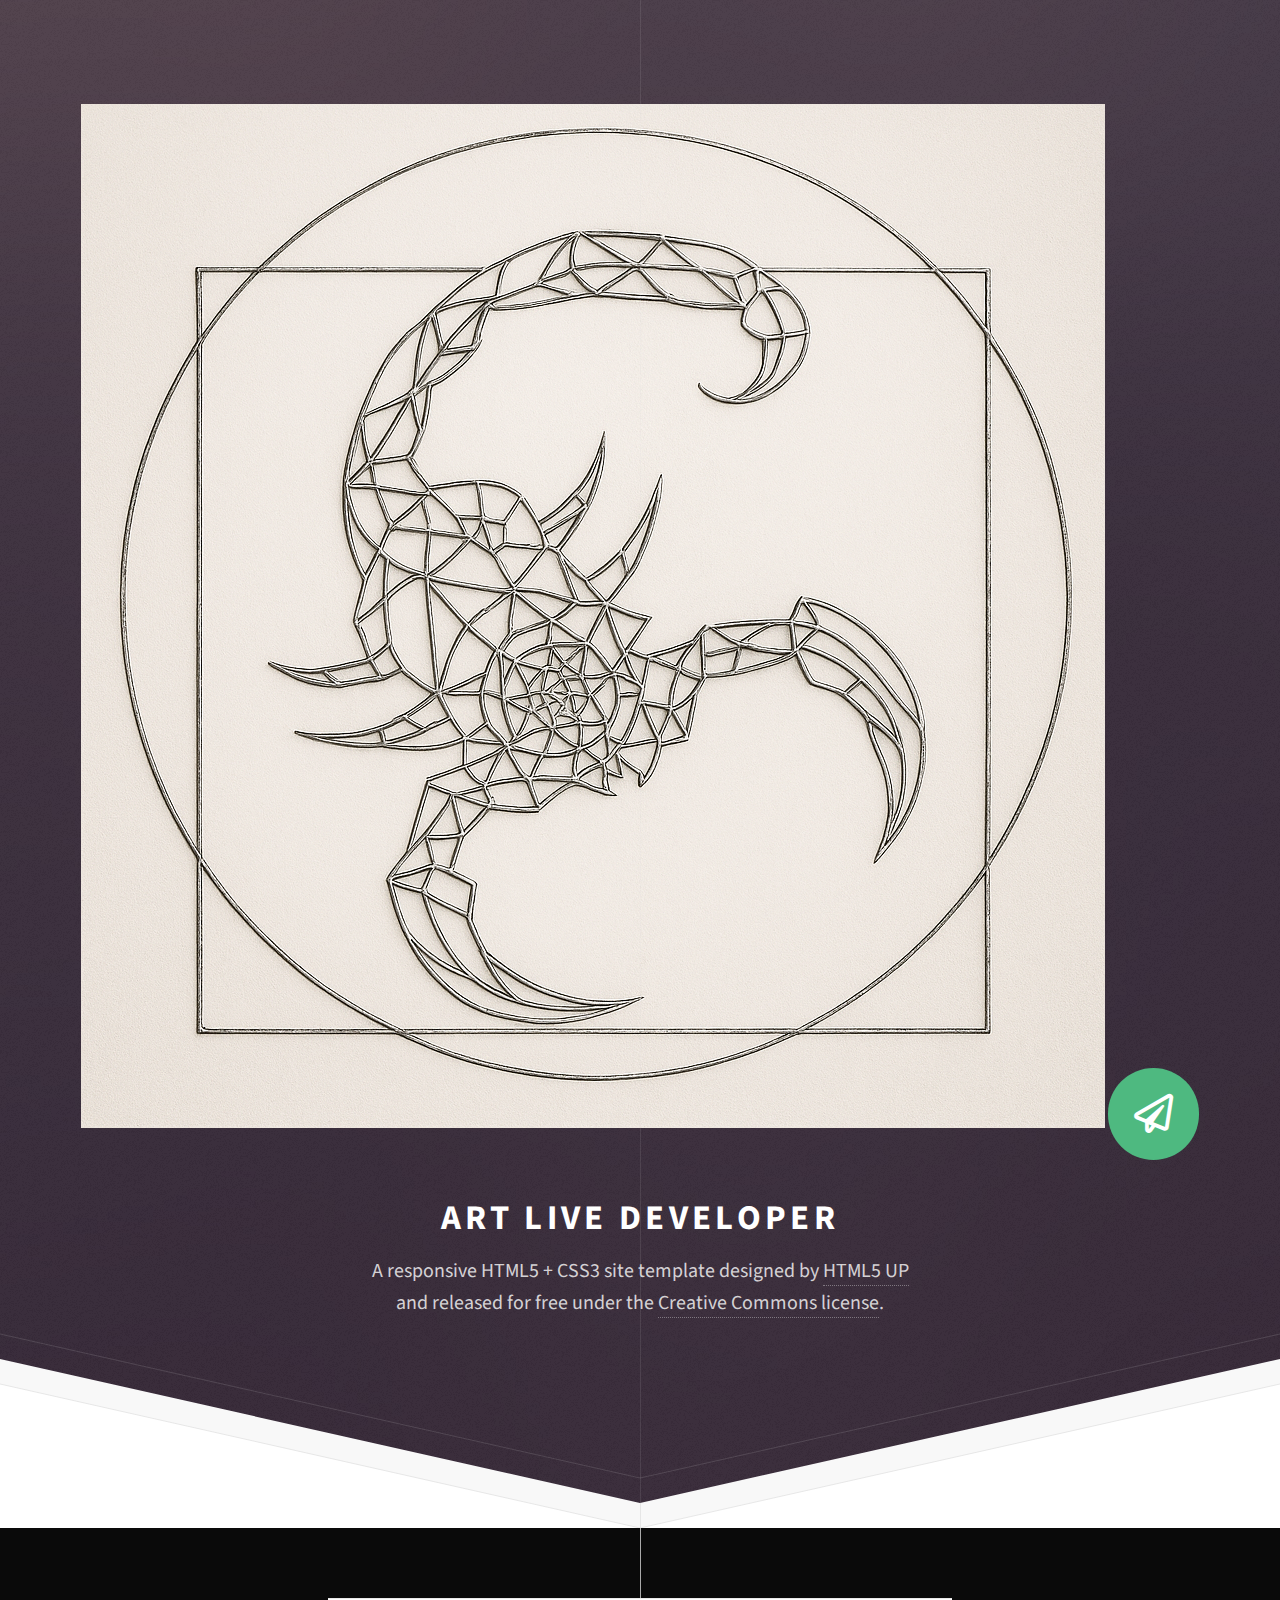
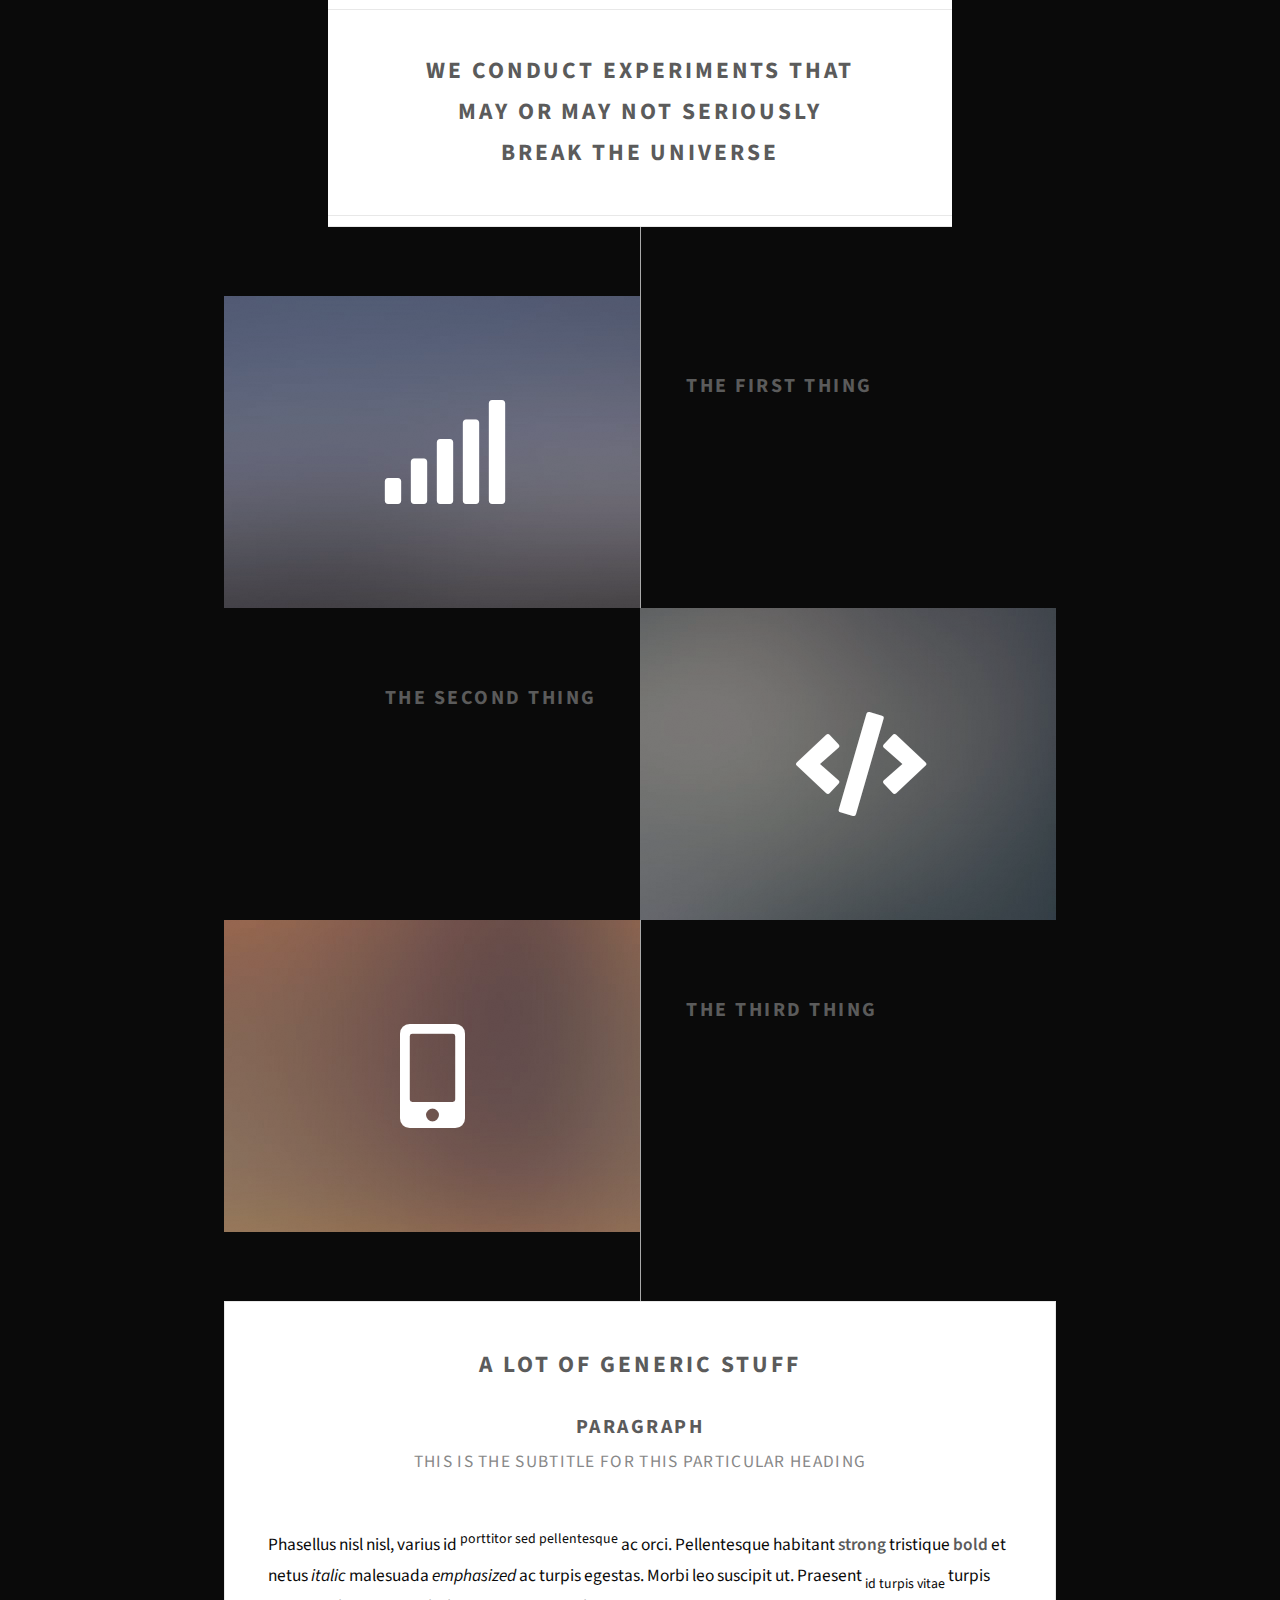
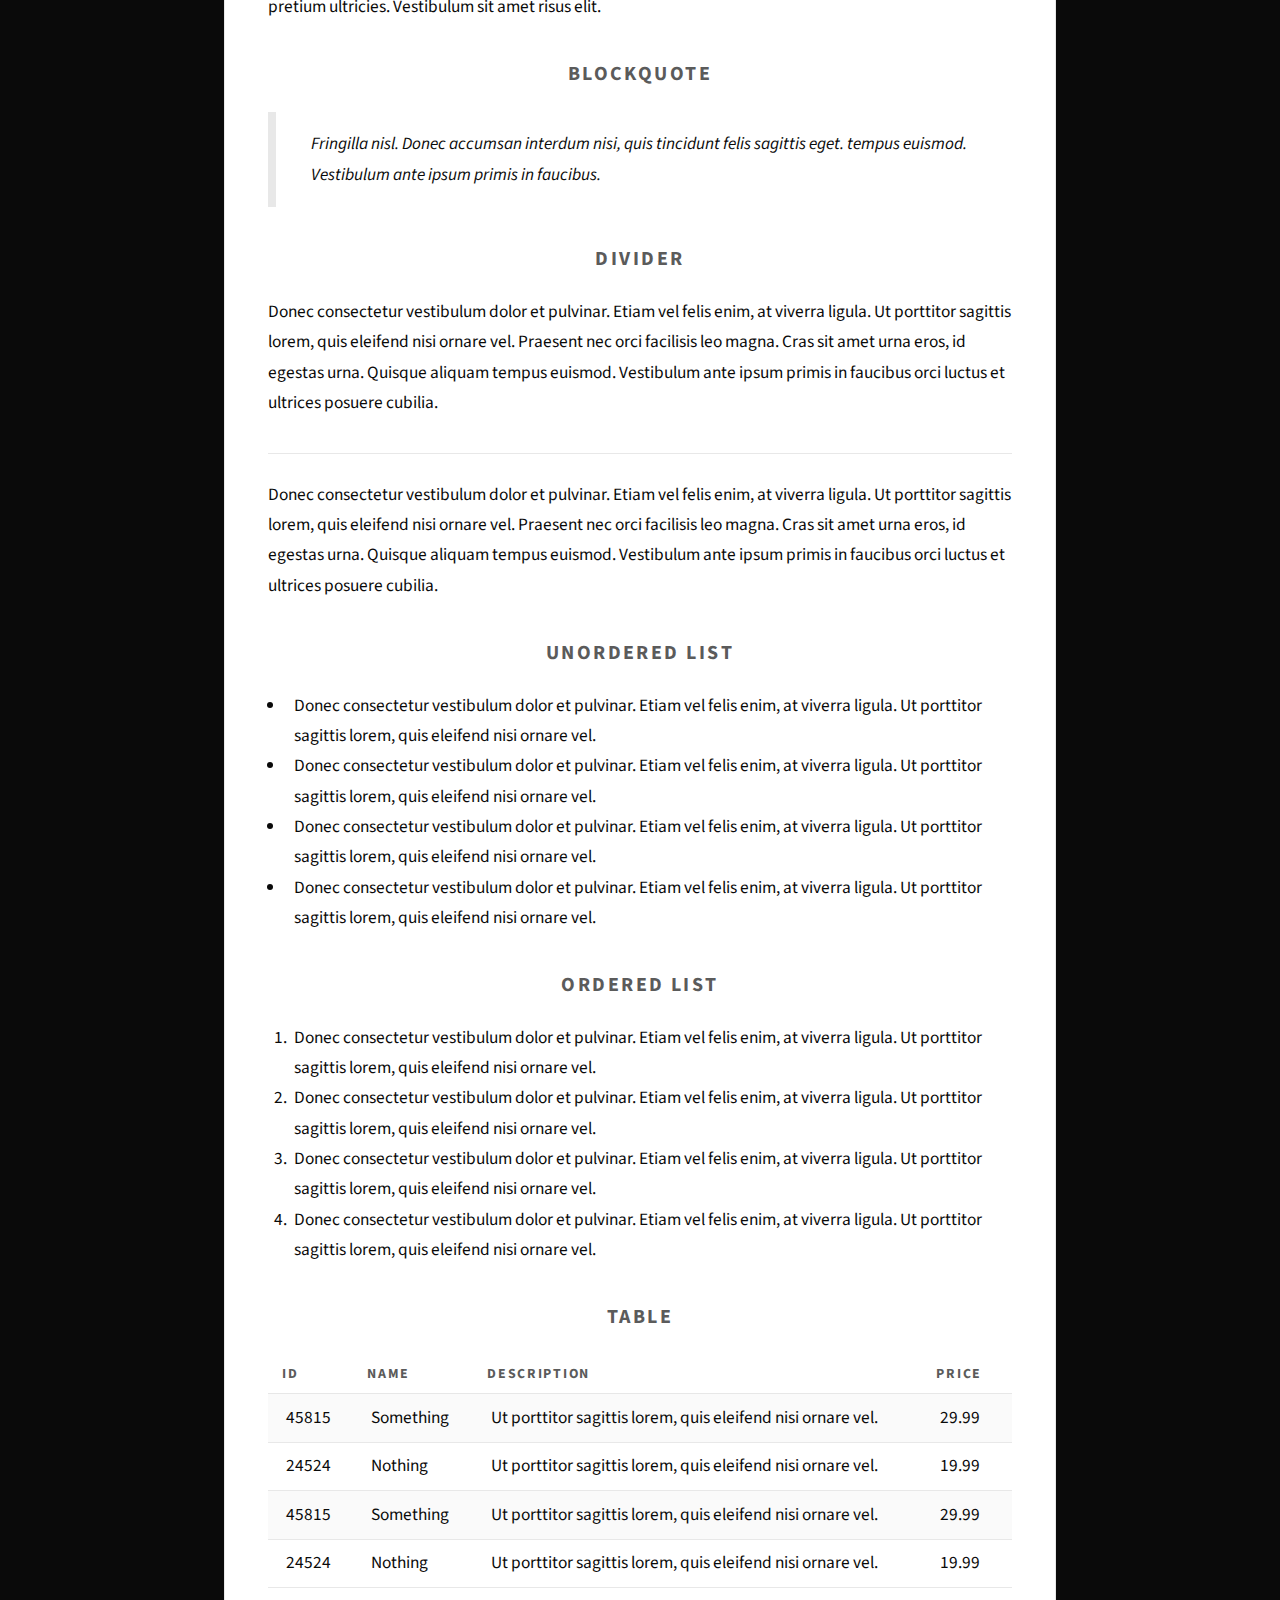
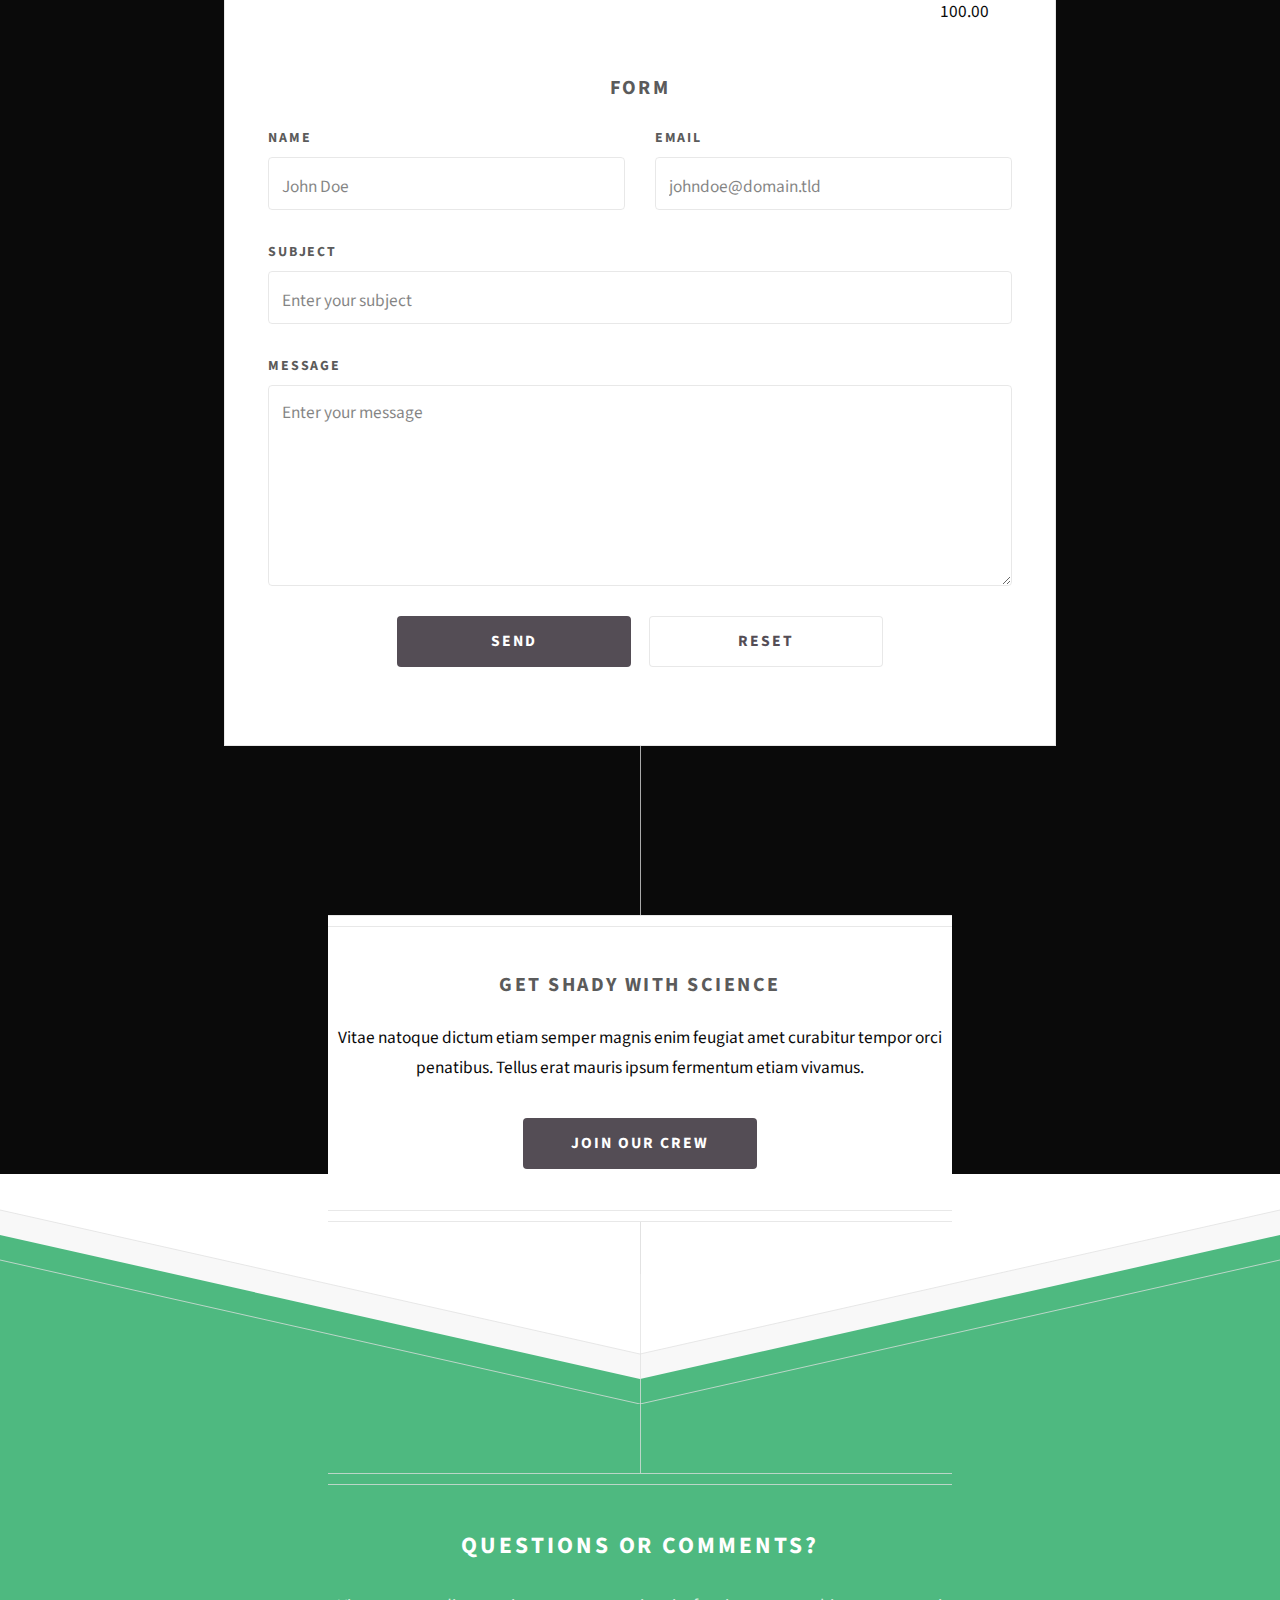
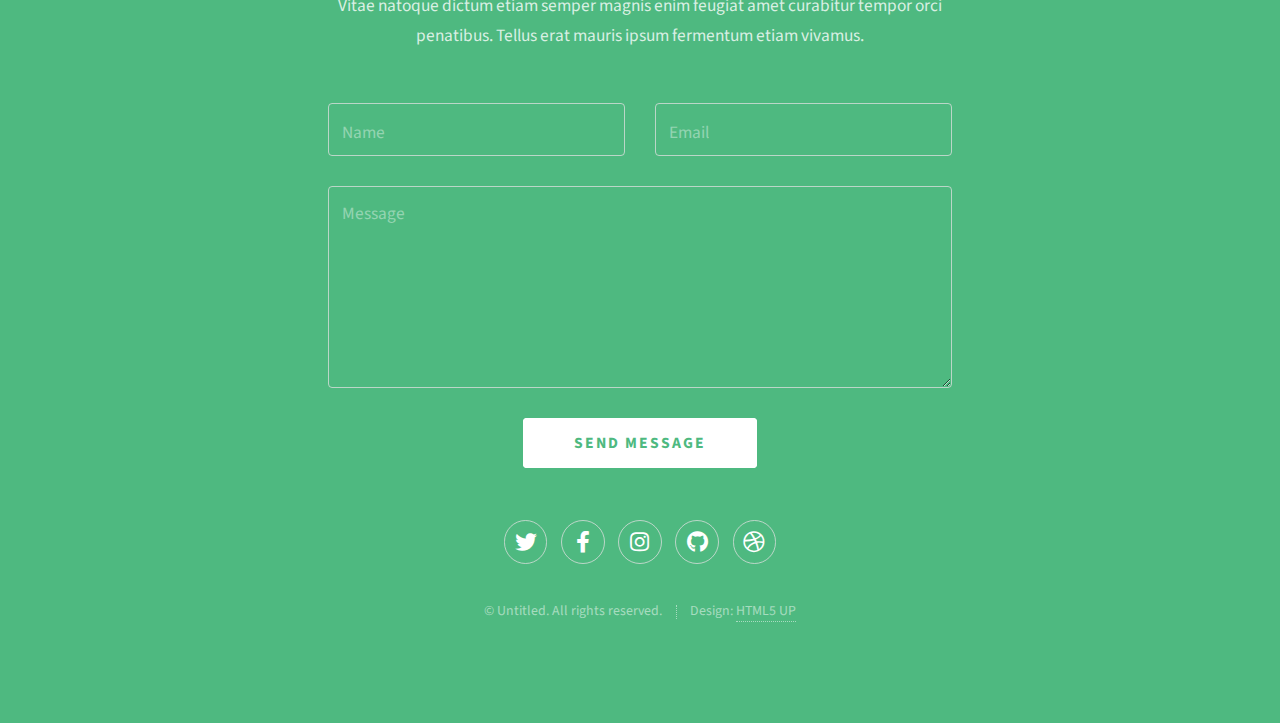
==== commit bd1f7e8e: "teste" ====
--- a/UpMusicCBA/index.html
+++ b/UpMusicCBA/index.html
@@ -6,7 +6,7 @@
 -->
 <html>
 	<head>
-		<title>Directive by HTML5 UP</title>
+		<title>Art Life Developer</title>
 		<meta charset="utf-8" />
 		<meta name="viewport" content="width=device-width, initial-scale=1, user-scalable=no" />
 		<link rel="stylesheet" href="assets/css/main.css" />
@@ -15,8 +15,9 @@
 
 		<!-- Header -->
 			<div id="header">
+				<img src="images/logo.png" alt="">
 				<span class="logo icon fa-paper-plane"></span>
-				<h1>Hi. This is Directive.</h1>
+				<h1>Art LIve Developer</h1>
 				<p>A responsive HTML5 + CSS3 site template designed by <a href="http://html5up.net">HTML5 UP</a>
 				<br />
 				and released for free under the <a href="http://html5up.net/license">Creative Commons license</a>.</p>
--- a/UpMusicCBA/assets/css/main.css
+++ b/UpMusicCBA/assets/css/main.css
@@ -87,7 +87,7 @@
 	}
 
 	body {
-		background: #ffffff;
+		background: #0a0a0a;
 	}
 
 		body.is-preload *, body.is-preload *:before, body.is-preload *:after {
@@ -102,7 +102,7 @@
 		}
 
 	body, input, select, textarea {
-		color: #6e6e6e;
+		color: #0a0a0a;
 		font-family: 'Source Sans Pro', sans-serif;
 		font-size: 16pt;
 		font-weight: 400;
@@ -115,7 +115,7 @@
 		-ms-transition: color 0.2s ease-in-out, border-bottom-color 0.2s ease-in-out;
 		transition: color 0.2s ease-in-out, border-bottom-color 0.2s ease-in-out;
 		border-bottom: dotted 1px;
-		color: #4eb980;
+		color: #32333323;
 		text-decoration: none;
 	}
 
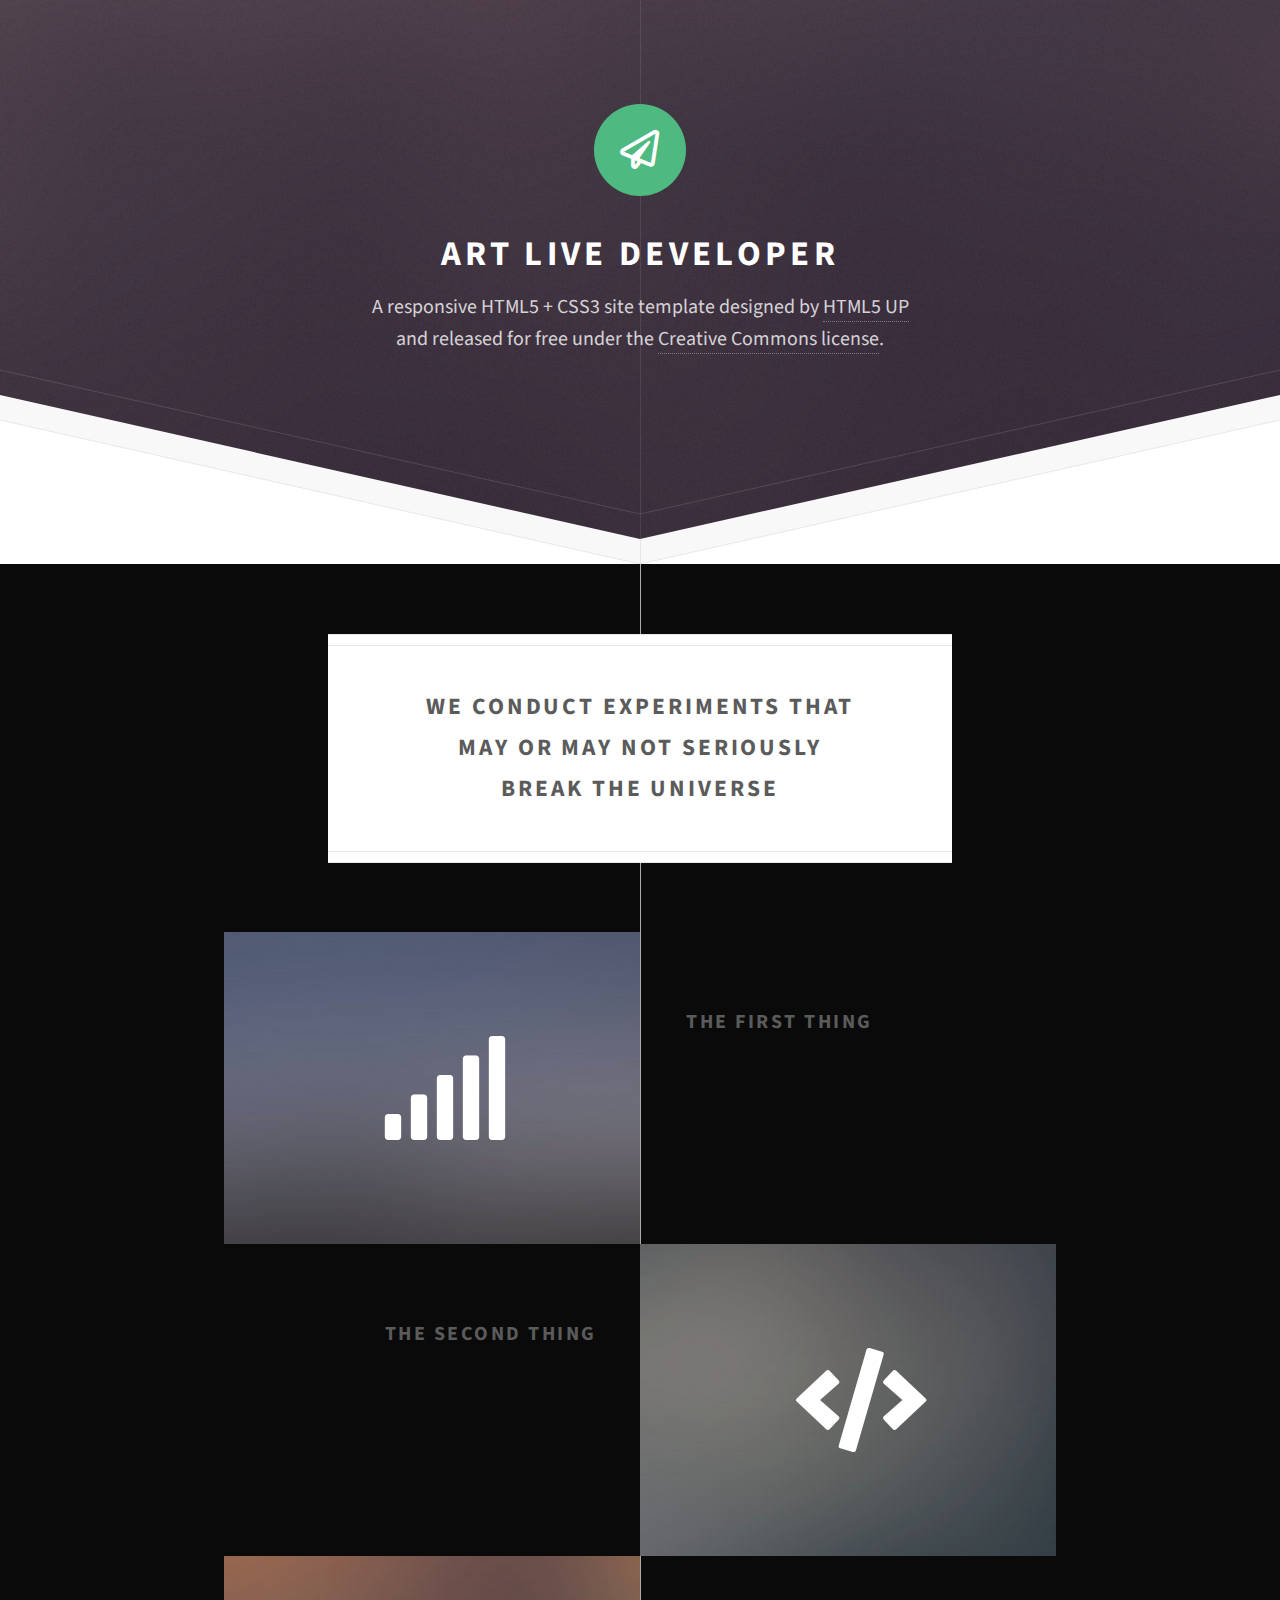
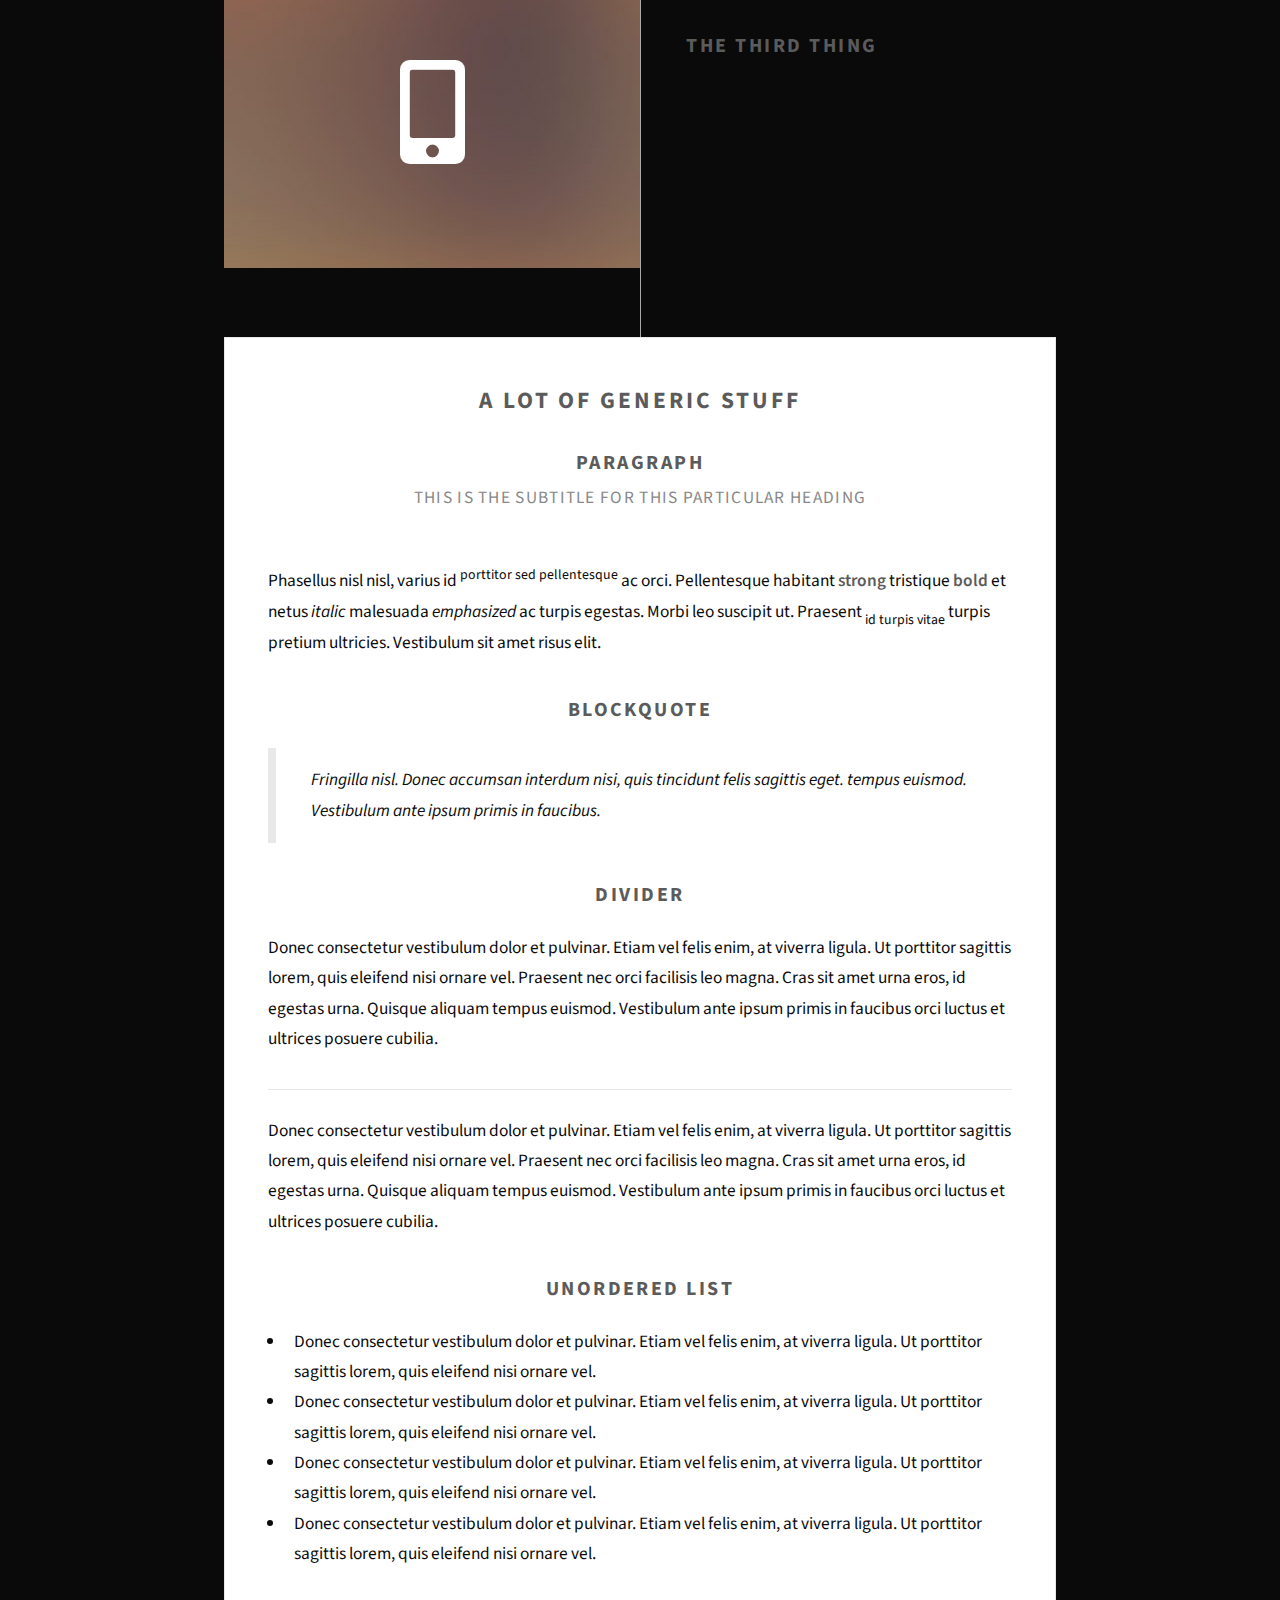
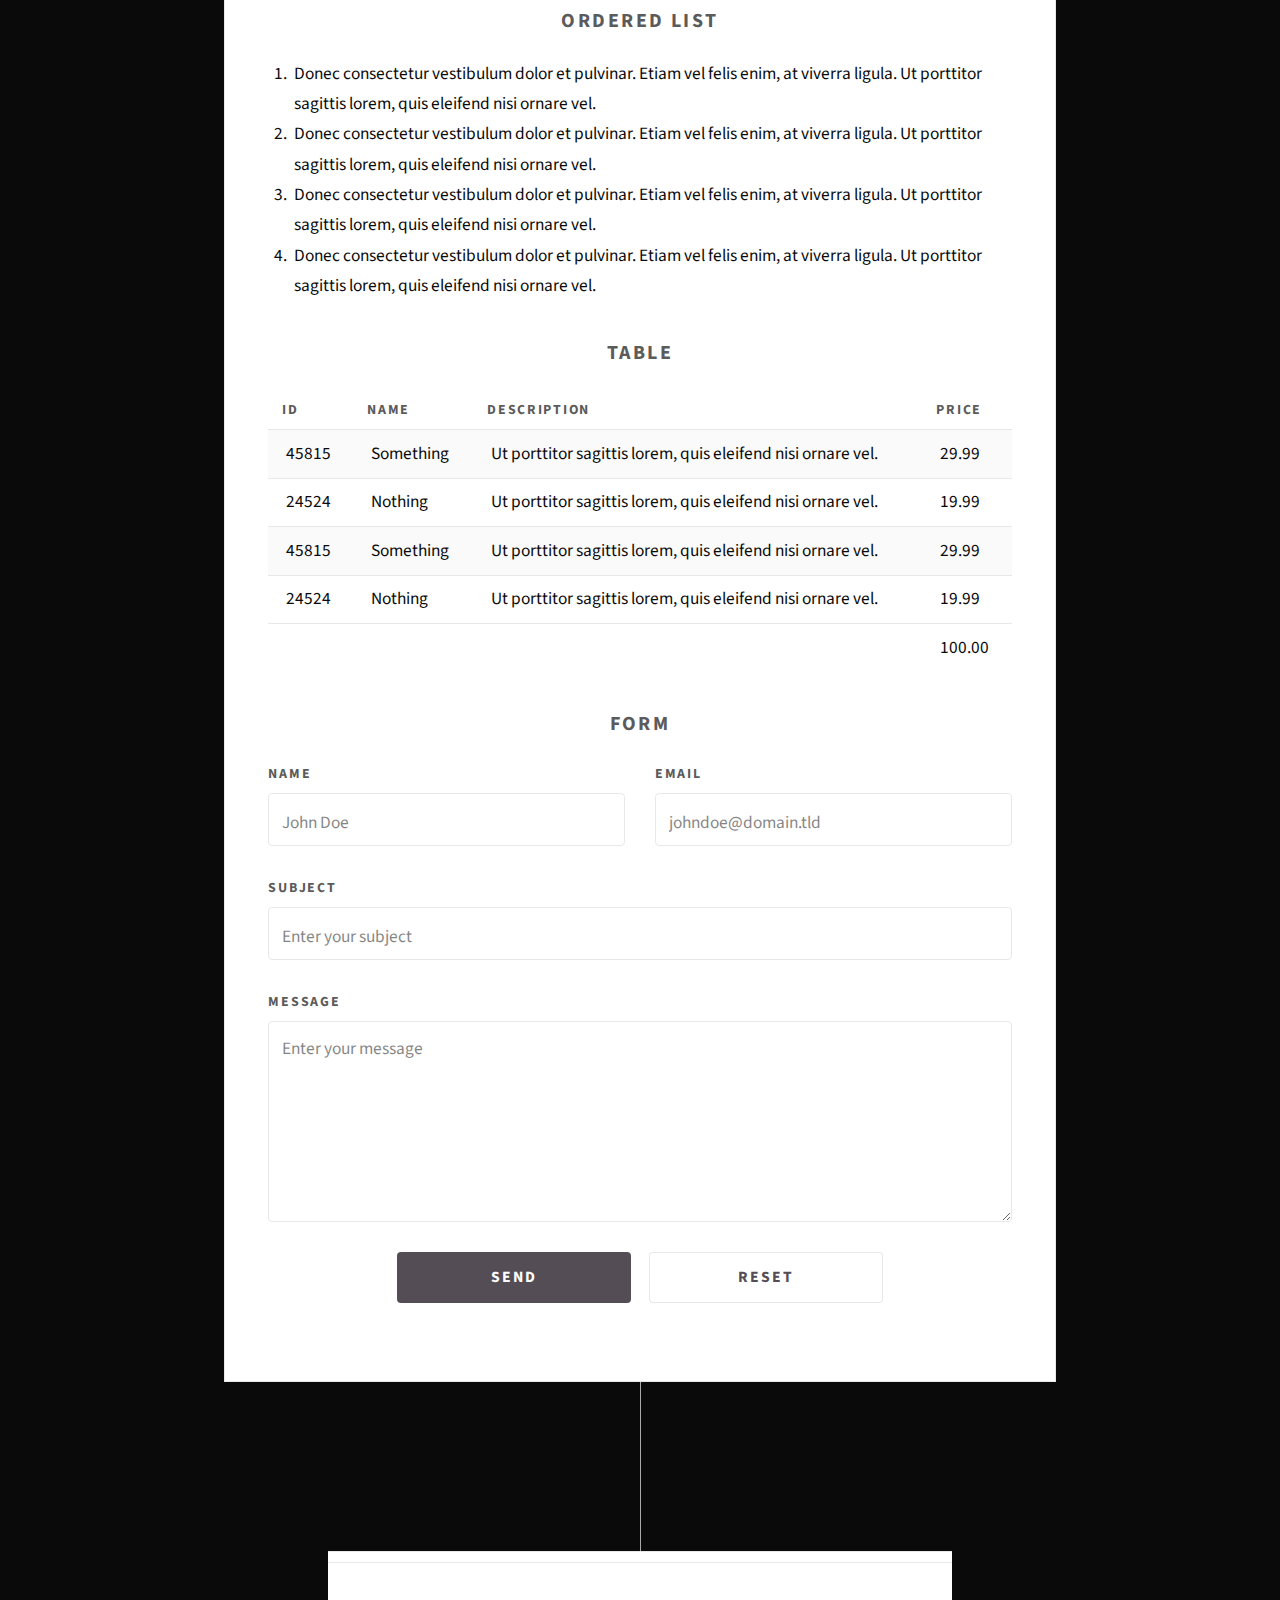
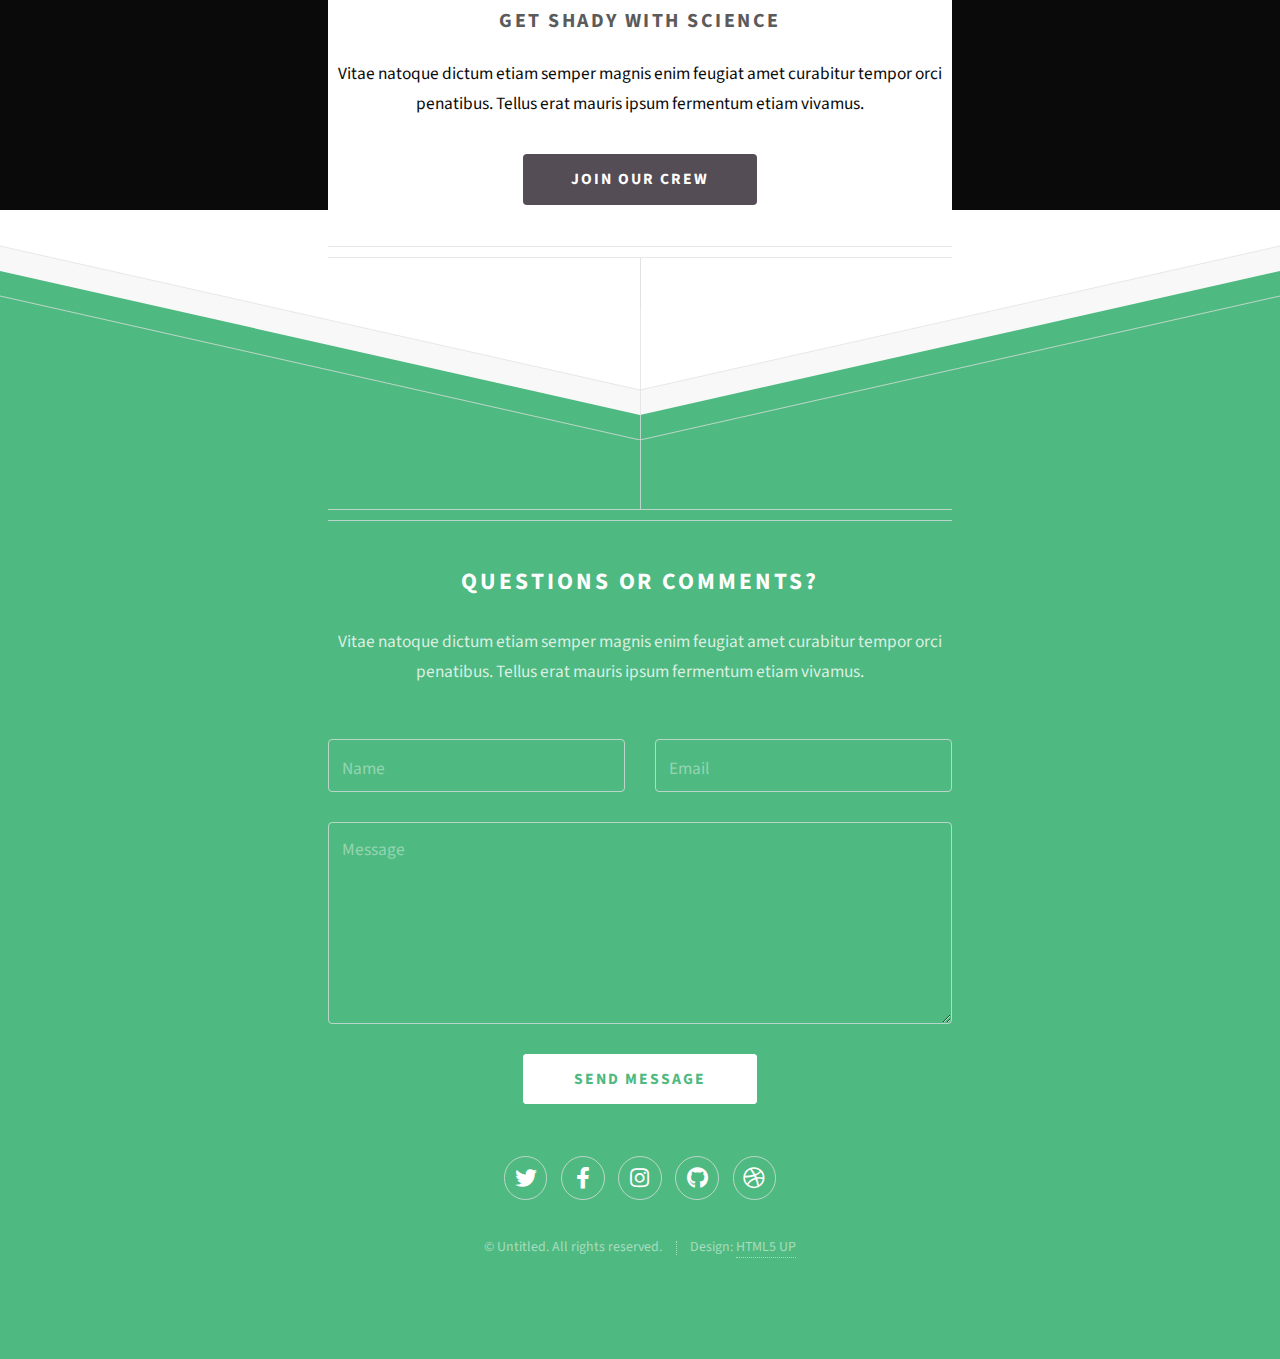
==== commit 6d822218: "teste" ====
--- a/UpMusicCBA/index.html
+++ b/UpMusicCBA/index.html
@@ -15,7 +15,7 @@
 
 		<!-- Header -->
 			<div id="header">
-				<img src="images/logo.png" alt="">
+				<!--<img src="images/logo.png" alt=""> -->
 				<span class="logo icon fa-paper-plane"></span>
 				<h1>Art LIve Developer</h1>
 				<p>A responsive HTML5 + CSS3 site template designed by <a href="http://html5up.net">HTML5 UP</a>
